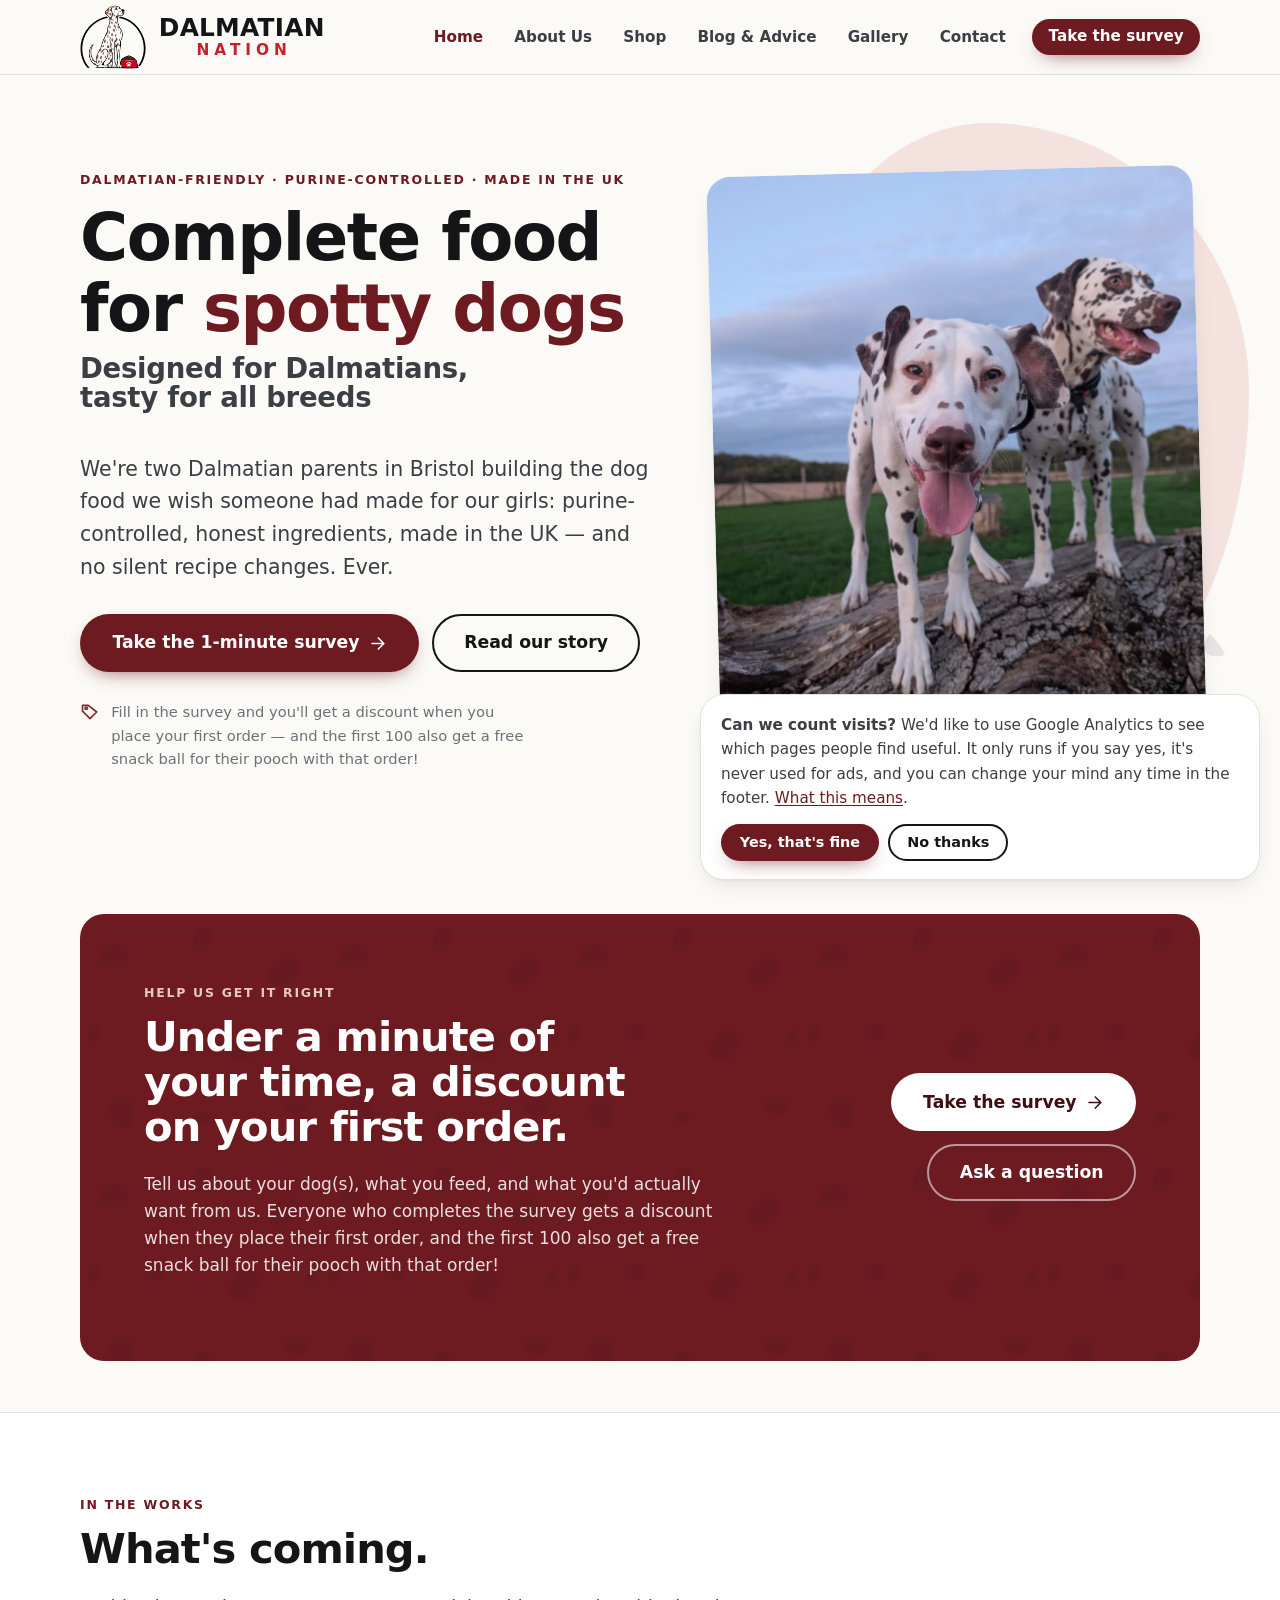
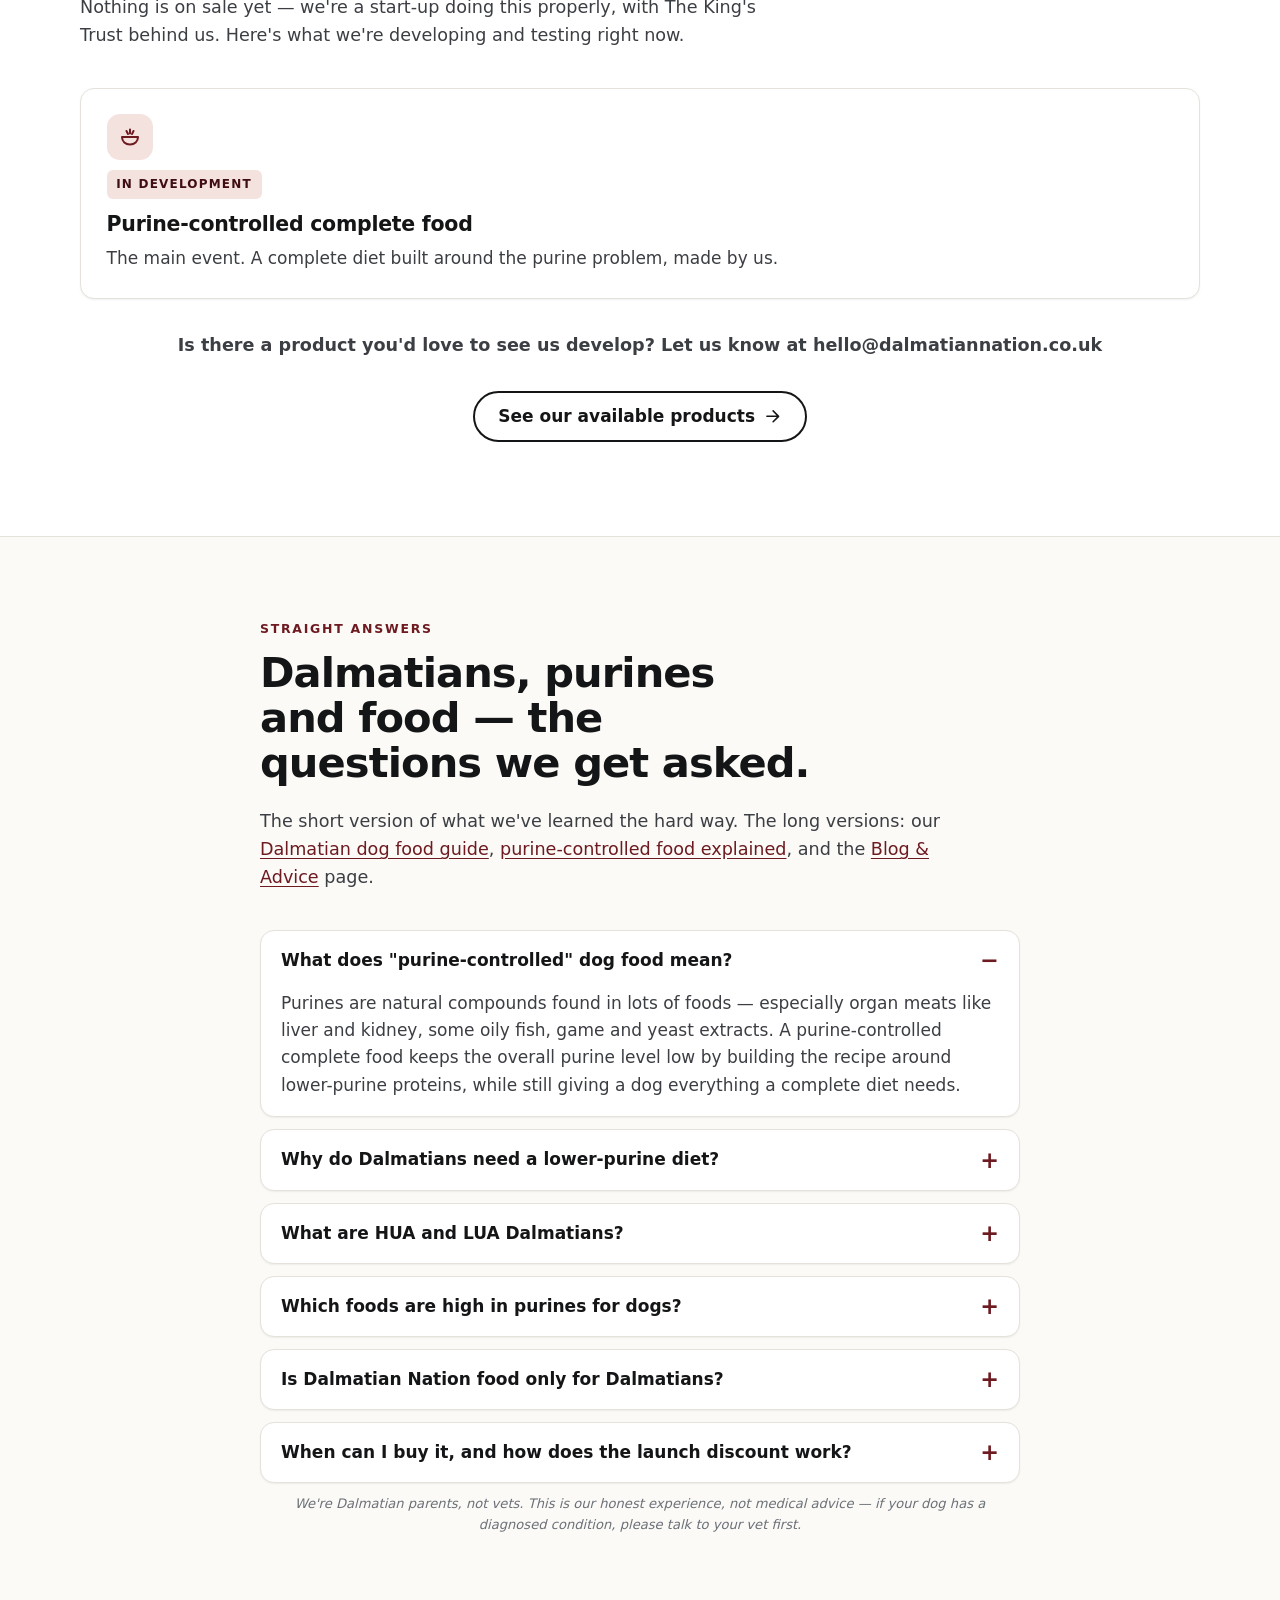
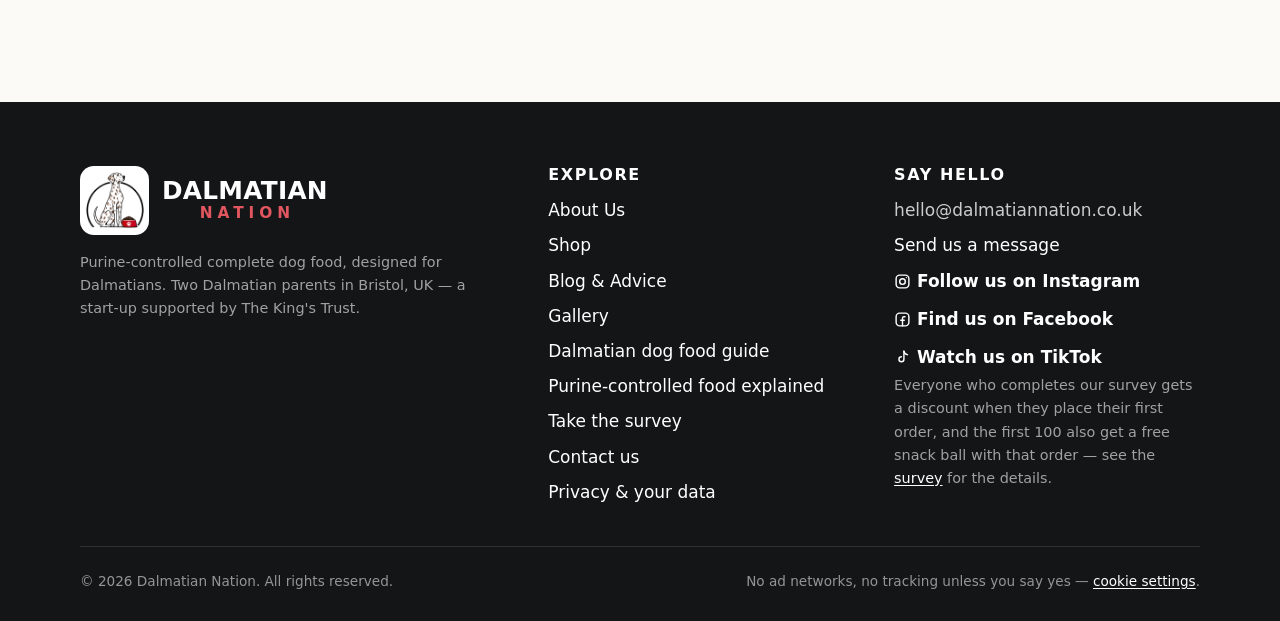
==== index.html @ 63b9b697 "Survey under 1 minute, Facebook + TikTok links, gallery: Isobel + Mel Co-Authored-By: Claude Opus 5." ====
<!doctype html>
<html lang="en-GB">
<head>
<meta charset="utf-8">
<meta name="viewport" content="width=device-width, initial-scale=1">
<meta http-equiv="Content-Security-Policy" content="default-src 'self'; script-src 'self' https://www.googletagmanager.com; style-src 'self'; img-src 'self' data: https://www.googletagmanager.com https://*.google-analytics.com https://*.analytics.google.com; font-src 'self'; connect-src 'self' https://api.web3forms.com https://script.google.com https://script.googleusercontent.com https://www.googletagmanager.com https://*.google-analytics.com https://*.analytics.google.com; form-action https://api.web3forms.com; base-uri 'self'; object-src 'none'; upgrade-insecure-requests">
<meta name="referrer" content="strict-origin-when-cross-origin">
<title>Dalmatian Nation — purine-controlled complete dog food for Dalmatians, UK</title>
<meta name="description" content="Purine-controlled complete dog food designed for Dalmatians and dogs with urinary issues (HUA), made in the UK by two Dalmatian parents. Honest ingredients, no silent recipe changes. Take the survey for a discount on your first order.">
<meta name="robots" content="index, follow, max-image-preview:large, max-snippet:-1, max-video-preview:-1">
<link rel="canonical" href="https://dalmatiannation.co.uk/">
<meta name="theme-color" content="#6d1a20">
<meta name="author" content="Dalmatian Nation">
<meta property="og:site_name" content="Dalmatian Nation">
<meta property="og:locale" content="en_GB">
<meta property="og:type" content="website">
<meta property="og:title" content="Dalmatian Nation — purine-controlled complete dog food for Dalmatians, UK">
<meta property="og:description" content="Purine-controlled complete dog food designed for Dalmatians and dogs with urinary issues (HUA), made in the UK by two Dalmatian parents. Honest ingredients, no silent recipe changes. Take the survey for a discount on your first order.">
<meta property="og:url" content="https://dalmatiannation.co.uk/">
<meta property="og:image" content="https://dalmatiannation.co.uk/assets/img/og.jpg">
<meta property="og:image:width" content="1200">
<meta property="og:image:height" content="630">
<meta property="og:image:alt" content="Dalmatian Nation — Pandora and Arlo, our Dalmatians">
<meta name="twitter:card" content="summary_large_image">
<meta name="twitter:title" content="Dalmatian Nation — purine-controlled complete dog food for Dalmatians, UK">
<meta name="twitter:description" content="Purine-controlled complete dog food designed for Dalmatians and dogs with urinary issues (HUA), made in the UK by two Dalmatian parents. Honest ingredients, no silent recipe changes. Take the survey for a discount on your first order.">
<meta name="twitter:image" content="https://dalmatiannation.co.uk/assets/img/og.jpg">
<meta name="dn-ga" content="G-V9R9HJWNVW">
<link rel="icon" href="/assets/img/favicon.png" type="image/png" sizes="512x512">
<link rel="apple-touch-icon" href="/assets/img/apple-touch-icon.png">
<link rel="preload" as="image" href="/assets/img/photos/hero.jpg?v=95f3ed8e" fetchpriority="high">
<link rel="stylesheet" href="/assets/css/site.css?v=ec15ec20">
<script type="application/ld+json">{"@context":"https://schema.org","@graph":[{"@type":"Organization","@id":"https://dalmatiannation.co.uk/#organization","name":"Dalmatian Nation","url":"https://dalmatiannation.co.uk/","logo":"https://dalmatiannation.co.uk/assets/img/logo.png","image":"https://dalmatiannation.co.uk/assets/img/og.jpg","description":"Purine-controlled complete dog food designed for Dalmatians, made in the UK.","contactPoint":{"@type":"ContactPoint","contactType":"customer service","url":"https://dalmatiannation.co.uk/contact","availableLanguage":"en"},"address":{"@type":"PostalAddress","addressLocality":"Bristol","addressRegion":"England","addressCountry":"GB"},"areaServed":"GB","knowsAbout":["Dalmatian dog food","purine-controlled dog food","low purine diet for dogs","HUA Dalmatians","urate stones in dogs"],"foundingDate":"2026","sameAs":["https://www.instagram.com/dalmatiannationltd/","https://www.facebook.com/people/Dalmatian-Nation/61595199105336/","https://www.tiktok.com/@dalmatiannationltd"]},{"@type":"WebSite","@id":"https://dalmatiannation.co.uk/#website","name":"Dalmatian Nation","url":"https://dalmatiannation.co.uk/","publisher":{"@id":"https://dalmatiannation.co.uk/#organization"},"inLanguage":"en-GB"},{"@type":"WebPage","name":"Dalmatian Nation — purine-controlled complete dog food for Dalmatians, UK","description":"Purine-controlled complete dog food designed for Dalmatians and dogs with urinary issues (HUA), made in the UK by two Dalmatian parents. Honest ingredients, no silent recipe changes. Take the survey for a discount on your first order.","url":"https://dalmatiannation.co.uk/","isPartOf":{"@id":"https://dalmatiannation.co.uk/#website"},"about":{"@id":"https://dalmatiannation.co.uk/#organization"},"primaryImageOfPage":"https://dalmatiannation.co.uk/assets/img/og.jpg","inLanguage":"en-GB"},{"@type":"FAQPage","mainEntity":[{"@type":"Question","name":"What does \"purine-controlled\" dog food mean?","acceptedAnswer":{"@type":"Answer","text":"Purines are natural compounds found in lots of foods — especially organ meats like liver and kidney, some oily fish, game and yeast extracts. A purine-controlled complete food keeps the overall purine level low by building the recipe around lower-purine proteins, while still giving a dog everything a complete diet needs."}},{"@type":"Question","name":"Why do Dalmatians need a lower-purine diet?","acceptedAnswer":{"@type":"Answer","text":"Dalmatians can carry a gene that changes how they process purines. Instead of breaking them down fully, these dogs pass more uric acid, which can form urate crystals and stones in the bladder. Keeping purines in the diet low is one of the main ways owners manage that risk day to day — alongside plenty of water and advice from their vet."}},{"@type":"Question","name":"What are HUA and LUA Dalmatians?","acceptedAnswer":{"@type":"Answer","text":"HUA means high uric acid — the common Dalmatian type, and the one a purine-controlled diet is designed for. LUA means low uric acid, which comes from a specific breeding programme and is much rarer. A simple DNA test tells you which your dog is. Either way, a purine-controlled complete food is a safe, sensible everyday choice."}},{"@type":"Question","name":"Which foods are high in purines for dogs?","acceptedAnswer":{"@type":"Answer","text":"The usual suspects are liver, kidney, heart and other offal, sardines, anchovies, mackerel and other oily fish, game, gravy made from meat extracts, and yeast-based extras. Lower-purine proteins include eggs, many dairy products and, in moderation, white meats. Lots of ordinary dog foods lean heavily on offal and fish, which is exactly why we started."}},{"@type":"Question","name":"Is Dalmatian Nation food only for Dalmatians?","acceptedAnswer":{"@type":"Answer","text":"No. It is designed around Dalmatians and other dogs with urinary issues, but it is a complete food that any dog can eat — \"designed for Dalmatians, tasty for all breeds\"."}},{"@type":"Question","name":"When can I buy it, and how does the launch discount work?","acceptedAnswer":{"@type":"Answer","text":"The food is in development and testing right now. Fill in our short survey and everyone who completes it gets a discount when they place their first order once we launch — and the first 100 also get a free snack ball for their pooch with that order. We email you your LEGACY number, which is how we match the offer to you."}}]}]}</script>
</head>
<body class="">
<a class="skip" href="#main">Skip to content</a>

<header class="site-header">
  <div class="wrap">
    <a class="brand brand-header" href="/" aria-label="Dalmatian Nation — home">
            <span class="brand-dog"><img src="/assets/img/logo-mark.png?v=4327d60c" alt="" width="512" height="512" decoding="async"></span>
      <span class="brand-name" aria-hidden="true">Dalmatian<span>Nation</span></span>
    </a>
    <button class="nav-toggle" type="button" aria-expanded="false" aria-controls="site-nav">
      <span class="nav-toggle-bars" aria-hidden="true"></span>
      <span>Menu</span>
    </button>
    <nav id="site-nav" class="nav" aria-label="Main">
              <a href="/" class="is-active" aria-current="page">Home</a>
              <a href="/about-us">About Us</a>
              <a href="/shop">Shop</a>
              <a href="/blog">Blog &amp; Advice</a>
              <a href="/gallery">Gallery</a>
              <a href="/contact">Contact</a>
            <a href="/survey" class="btn btn-primary btn-sm">Take the survey</a>
    </nav>
  </div>
</header>

<main id="main">

<section class="hero">
  <div class="wrap">
    <div class="hero-copy">
      <span class="eyebrow">Dalmatian-friendly &middot; Purine-controlled &middot; Made in the UK</span>
      <h1>Complete food for <em>spotty dogs</em> <span class="h1-sub">Designed for Dalmatians, tasty for all breeds</span></h1>
      <p class="lede">We're two Dalmatian parents in Bristol building the dog food we wish someone had made for our girls: purine-controlled, honest ingredients, made in the UK — and no silent recipe changes. Ever.</p>
      <div class="actions">
        <a class="btn btn-primary btn-lg" href="/survey">Take the 1-minute survey <svg viewBox="0 0 24 24" fill="none" stroke="currentColor" stroke-width="2" stroke-linecap="round" stroke-linejoin="round" aria-hidden="true" focusable="false"><path d="M5 12h14M13 5l7 7-7 7"/></svg></a>
        <a class="btn btn-ghost btn-lg" href="/about-us">Read our story</a>
      </div>
      <p class="hero-note"><svg viewBox="0 0 24 24" fill="none" stroke="currentColor" stroke-width="2" stroke-linecap="round" stroke-linejoin="round" aria-hidden="true" focusable="false"><path d="m20 12-8 8-9-9V4h7z"/><circle cx="7.5" cy="7.5" r="1.5"/></svg><span>Fill in the survey and you'll get a discount when you place your first order — and the first 100 also get a free snack ball for their pooch with that order!</span></p>
    </div>
    <div class="hero-art">
      <div class="frame"><img src="/assets/img/photos/hero.jpg?v=95f3ed8e" alt="Pandora and Arlo, our two Dalmatians, standing on a fallen tree in a field" width="480" height="600" fetchpriority="high" decoding="async"></div>
      <div class="hero-badge"><span class="dot"><svg viewBox="0 0 24 24" fill="none" stroke="currentColor" stroke-width="2" stroke-linecap="round" stroke-linejoin="round" aria-hidden="true" focusable="false"><path d="m12 3 2.8 5.7 6.2.9-4.5 4.4 1.1 6.2L12 17.3 6.4 20.2l1.1-6.2L3 9.6l6.2-.9z"/></svg></span> Supported by The King's Trust</div>
    </div>
  </div>
</section>

<section class="section-tight">
  <div class="wrap">
    <div class="band">
      <div class="inner">
        <div>
          <span class="eyebrow">Help us get it right</span>
          <h2>Under a minute of your time, a discount on your first order.</h2>
          <p>Tell us about your dog(s), what you feed, and what you'd actually want from us. Everyone who completes the survey gets a discount when they place their first order, and the first 100 also get a free snack ball for their pooch with that order!</p>
        </div>
        <div class="actions">
          <a class="btn btn-light btn-lg" href="/survey">Take the survey <svg viewBox="0 0 24 24" fill="none" stroke="currentColor" stroke-width="2" stroke-linecap="round" stroke-linejoin="round" aria-hidden="true" focusable="false"><path d="M5 12h14M13 5l7 7-7 7"/></svg></a>
          <a class="btn btn-ghost-light btn-lg" href="/contact">Ask a question</a>
        </div>
      </div>
    </div>
  </div>
</section>

<section class="section section-alt" id="products">
  <div class="wrap">
    <div class="section-head">
      <span class="eyebrow">In the works</span>
      <h2>What's coming.</h2>
      <p>Nothing is on sale yet — we're a start-up doing this properly, with The King's Trust behind us. Here's what we're developing and testing right now.</p>
    </div>
    <div class="products">
      <article class="product">
        <div class="icon"><svg viewBox="0 0 24 24" fill="none" stroke="currentColor" stroke-width="2" stroke-linecap="round" stroke-linejoin="round" aria-hidden="true" focusable="false"><path d="M4 12h16c0 4.5-3.5 7.5-8 7.5S4 16.5 4 12z"/><path d="M12 4.5v4M8.5 6l1.5 3M15.5 6 14 9"/></svg></div>
        <span class="status making">In development</span>
        <h3>Purine-controlled complete food</h3>
        <p>The main event. A complete diet built around the purine problem, made by us.</p>
      </article>
    </div>
              <p class="center product-ask">Is there a product you'd love to see us develop? Let us know at <span class="email-protect" data-u="olleh" data-d="ku.oc.noitannaitamlad">hello [at] dalmatiannation [dot] co [dot] uk</span></p>
        <p class="center more-link"><a class="btn btn-ghost" href="/shop">See our available products <svg viewBox="0 0 24 24" fill="none" stroke="currentColor" stroke-width="2" stroke-linecap="round" stroke-linejoin="round" aria-hidden="true" focusable="false"><path d="M5 12h14M13 5l7 7-7 7"/></svg></a></p>
  </div>
</section>

<section class="section" id="faq">
  <div class="wrap-narrow">
    <div class="section-head">
      <span class="eyebrow">Straight answers</span>
      <h2>Dalmatians, purines and food — the questions we get asked.</h2>
      <p>The short version of what we've learned the hard way. The long versions: our <a href="/dalmatian-dog-food">Dalmatian dog food guide</a>, <a href="/purine-controlled-dog-food">purine-controlled food explained</a>, and the <a href="/blog">Blog &amp; Advice</a> page.</p>
    </div>
    <div class="faq">
              <details open>
          <summary>What does &quot;purine-controlled&quot; dog food mean?</summary>
          <p>Purines are natural compounds found in lots of foods — especially organ meats like liver and kidney, some oily fish, game and yeast extracts. A purine-controlled complete food keeps the overall purine level low by building the recipe around lower-purine proteins, while still giving a dog everything a complete diet needs.</p>
        </details>
              <details>
          <summary>Why do Dalmatians need a lower-purine diet?</summary>
          <p>Dalmatians can carry a gene that changes how they process purines. Instead of breaking them down fully, these dogs pass more uric acid, which can form urate crystals and stones in the bladder. Keeping purines in the diet low is one of the main ways owners manage that risk day to day — alongside plenty of water and advice from their vet.</p>
        </details>
              <details>
          <summary>What are HUA and LUA Dalmatians?</summary>
          <p>HUA means high uric acid — the common Dalmatian type, and the one a purine-controlled diet is designed for. LUA means low uric acid, which comes from a specific breeding programme and is much rarer. A simple DNA test tells you which your dog is. Either way, a purine-controlled complete food is a safe, sensible everyday choice.</p>
        </details>
              <details>
          <summary>Which foods are high in purines for dogs?</summary>
          <p>The usual suspects are liver, kidney, heart and other offal, sardines, anchovies, mackerel and other oily fish, game, gravy made from meat extracts, and yeast-based extras. Lower-purine proteins include eggs, many dairy products and, in moderation, white meats. Lots of ordinary dog foods lean heavily on offal and fish, which is exactly why we started.</p>
        </details>
              <details>
          <summary>Is Dalmatian Nation food only for Dalmatians?</summary>
          <p>No. It is designed around Dalmatians and other dogs with urinary issues, but it is a complete food that any dog can eat — &quot;designed for Dalmatians, tasty for all breeds&quot;.</p>
        </details>
              <details>
          <summary>When can I buy it, and how does the launch discount work?</summary>
          <p>The food is in development and testing right now. Fill in our short survey and everyone who completes it gets a discount when they place their first order once we launch — and the first 100 also get a free snack ball for their pooch with that order. We email you your LEGACY number, which is how we match the offer to you.</p>
        </details>
          </div>
    <p class="small-print center">We're Dalmatian parents, not vets. This is our honest experience, not medical advice — if your dog has a diagnosed condition, please talk to your vet first.</p>
  </div>
</section>

</main>

<footer class="site-footer">
  <div class="wrap">
    <div class="footer-grid">
      <div class="footer-brand">
        <a class="brand brand-header brand-footer" href="/" aria-label="Dalmatian Nation — home">
          <span class="brand-dog"><img src="/assets/img/logo-mark.png?v=4327d60c" alt="" width="512" height="512" decoding="async" loading="lazy"></span>
          <span class="brand-name" aria-hidden="true">Dalmatian<span>Nation</span></span>
        </a>
        <p class="footer-note">Purine-controlled complete dog food, designed for Dalmatians. Two Dalmatian parents in Bristol, UK — a start-up supported by The King's Trust.</p>
      </div>

      <div>
        <h4>Explore</h4>
        <ul class="footer-links">
          <li><a href="/about-us">About Us</a></li>
          <li><a href="/shop">Shop</a></li>
          <li><a href="/blog">Blog &amp; Advice</a></li>
          <li><a href="/gallery">Gallery</a></li>
          <li><a href="/dalmatian-dog-food">Dalmatian dog food guide</a></li>
          <li><a href="/purine-controlled-dog-food">Purine-controlled food explained</a></li>
          <li><a href="/survey">Take the survey</a></li>
          <li><a href="/contact">Contact us</a></li>
          <li><a href="/privacy">Privacy &amp; your data</a></li>
        </ul>
      </div>

      <div>
        <h4>Say hello</h4>
        <ul class="footer-links">
                      <li><span class="email-protect" data-u="olleh" data-d="ku.oc.noitannaitamlad">hello [at] dalmatiannation [dot] co [dot] uk</span></li>
                    <li><a href="/contact">Send us a message</a></li>
                      <li><a class="ig-link" href="https://www.instagram.com/dalmatiannationltd/" rel="noopener me" target="_blank"><svg class="inline-icon" viewBox="0 0 24 24" fill="none" stroke="currentColor" stroke-width="2" stroke-linecap="round" stroke-linejoin="round" aria-hidden="true" focusable="false"><rect x="3" y="3" width="18" height="18" rx="5"/><circle cx="12" cy="12" r="4"/><circle cx="17.5" cy="6.5" r="1" fill="currentColor" stroke="none"/></svg>Follow us on Instagram</a></li>
                                <li><a class="ig-link" href="https://www.facebook.com/people/Dalmatian-Nation/61595199105336/" rel="noopener me" target="_blank"><svg class="inline-icon" viewBox="0 0 24 24" fill="none" stroke="currentColor" stroke-width="2" stroke-linecap="round" stroke-linejoin="round" aria-hidden="true" focusable="false"><rect x="3" y="3" width="18" height="18" rx="5"/><path d="M15.5 8H14a2 2 0 0 0-2 2v11M9.5 13h5"/></svg>Find us on Facebook</a></li>
                                <li><a class="ig-link" href="https://www.tiktok.com/@dalmatiannationltd" rel="noopener me" target="_blank"><svg class="inline-icon" viewBox="0 0 24 24" fill="none" stroke="currentColor" stroke-width="2" stroke-linecap="round" stroke-linejoin="round" aria-hidden="true" focusable="false"><path d="M14 3v11.5a3.5 3.5 0 1 1-3.5-3.5"/><path d="M14 3c.4 2.6 2.4 4.6 5 5"/></svg>Watch us on TikTok</a></li>
                  </ul>
        <p class="footer-note">Everyone who completes our survey gets a discount when they place their first order, and the first 100 also get a free snack ball with that order — see the <a href="/survey">survey</a> for the details.</p>
      </div>
    </div>

    <div class="footer-fine">
      <span>&copy; 2026 Dalmatian Nation. All rights reserved.</span>
              <span>No ad networks, no tracking unless you say yes — <a href="#" data-cookie-settings>cookie settings</a>.</span>
          </div>
  </div>
</footer>

<div class="cookie-banner" id="cookie-banner" role="region" aria-label="Cookie choice" hidden>
  <p><strong>Can we count visits?</strong> We'd like to use Google Analytics to see which pages people find useful. It only runs if you say yes, it's never used for ads, and you can change your mind any time in the footer. <a href="/privacy#cookies">What this means</a>.</p>
  <div class="cookie-actions">
    <button type="button" class="btn btn-primary btn-sm" data-consent="yes">Yes, that's fine</button>
    <button type="button" class="btn btn-ghost btn-sm" data-consent="no">No thanks</button>
  </div>
</div>

<script src="/assets/js/site.js?v=43b941c6" defer></script>
</body>
</html>
---- assets/css/site.css ----
/* ==========================================================================
   Dalmatian Nation — site styles
   Palette: Dalmatian ink + paper, oxblood retro-red accent (--accent-*).
   No external fonts (privacy + speed): a tuned system stack.
   ========================================================================== */

:root {
  --ink:       #141517;
  --ink-2:     #3b3e43;
  --muted:     #6c7178;
  --paper:     #fbfaf7;
  --paper-2:   #f3f1eb;
  --line:      #e5e2db;
  --white:     #ffffff;

  --accent-900: #3f0d12;
  --accent-700: #6d1a20;
  --accent-600: #842a2e;
  --accent-500: #a8474a;
  --accent-200: #e8c6c1;
  --accent-100: #f4e2de;
  --accent-50:  #faf1ee;

  --danger:    #b3261e;
  --danger-bg: #fbeceb;
  --warn-bg:   #fff4dc;
  --warn:      #7a5200;

  --radius:    14px;
  --radius-lg: 24px;
  --shadow:    0 1px 2px rgba(20,21,23,.05), 0 10px 28px -12px rgba(20,21,23,.16);
  --shadow-sm: 0 1px 2px rgba(20,21,23,.06);
  --font: system-ui, -apple-system, "Segoe UI", Roboto, "Helvetica Neue", Arial, "Noto Sans", sans-serif;
  --wrap: 1120px;
}

*, *::before, *::after { box-sizing: border-box; }
html { -webkit-text-size-adjust: 100%; scroll-behavior: smooth; }
body {
  margin: 0;
  font-family: var(--font);
  font-size: 1.0625rem;
  line-height: 1.6;
  color: var(--ink);
  background: var(--paper);
  -webkit-font-smoothing: antialiased;
}
img, svg { display: block; max-width: 100%; }
a { color: var(--accent-700); text-underline-offset: .15em; }
a:hover { color: var(--accent-900); }
:focus-visible { outline: 3px solid var(--accent-500); outline-offset: 3px; border-radius: 4px; }

h1, h2, h3, h4 { font-weight: 800; letter-spacing: -.022em; line-height: 1.08; margin: 0 0 .5em; text-wrap: balance; }
h1 { font-size: clamp(2.5rem, 5.6vw, 4.1rem); }
h2 { font-size: clamp(1.85rem, 3.6vw, 2.6rem); }
h3 { font-size: 1.28rem; letter-spacing: -.012em; }
h4 { font-size: 1rem; text-transform: uppercase; letter-spacing: .1em; font-weight: 700; }
p  { margin: 0 0 1em; }
ul, ol { padding-left: 1.3em; }
strong, b { font-weight: 700; }
hr { border: 0; border-top: 1px solid var(--line); margin: 2.5rem 0; }

.lede { font-size: clamp(1.1rem, 1.6vw, 1.32rem); color: var(--ink-2); max-width: 62ch; }
.muted { color: var(--muted); }
.small { font-size: .9rem; }
.wrap { width: min(var(--wrap), 100% - 2.5rem); margin-inline: auto; }
.wrap-narrow { width: min(760px, 100% - 2.5rem); margin-inline: auto; }
.eyebrow { display: inline-block; font-size: .78rem; font-weight: 700; letter-spacing: .14em; text-transform: uppercase; color: var(--accent-700); margin-bottom: .8rem; }
.center { text-align: center; }
.more-link { margin-top: 2rem; }
.section-close { margin: 2rem 0 0; }
/* About Us: one even gap between every section (and before the footer) */
.page-about-us main > section { padding-block: clamp(2.25rem, 4vw, 3.5rem); }
.page-about-us .page-head .lede { margin-bottom: 0; }
.page-about-us .split { align-items: start; }
.page-about-us .site-footer { margin-top: 0; }
/* Gallery */
.gallery { display: grid; gap: 1rem; grid-template-columns: repeat(auto-fill, minmax(220px, 1fr)); }
.gallery-item { display: block; border-radius: var(--radius); overflow: hidden; box-shadow: var(--shadow-sm); background: var(--paper-2); }
.gallery-item img { width: 100%; aspect-ratio: 1; object-fit: cover; transition: transform .25s ease; }
.gallery-item:hover img { transform: scale(1.04); }
.gallery-item { position: relative; }
.gallery-name { position: absolute; left: .6rem; bottom: .6rem; padding: .25rem .7rem; border-radius: 999px; background: var(--accent-700); color: #fff; font-weight: 800; font-size: .95rem; letter-spacing: .01em; box-shadow: 0 2px 8px rgba(0,0,0,.25); }
.small-print { font-size: .82rem; font-style: italic; color: var(--muted); margin-top: .6rem; }
.callout p.small-print:last-child { margin-top: .6rem; }
.community-title { text-transform: uppercase; letter-spacing: .01em; color: var(--accent-700); }
/* Gallery page: our photos and the community gallery side by side (stacked on phones) */
.gallery-page { padding-top: 0; }
.page-head.gallery-head { padding-bottom: .25rem; }
.gallery-split { display: grid; gap: clamp(1.5rem, 3vw, 2.5rem); grid-template-columns: 1fr 1fr; align-items: start; }
.gallery-col { display: grid; gap: 1.25rem; align-content: start; background: #fff; border: 1px solid var(--line); border-radius: var(--radius-lg); padding: clamp(1.25rem, 3vw, 2rem); box-shadow: var(--shadow-sm); }
.gallery-col .lede { margin: 0; }
.gallery-col .callout { margin: 0; }
.gallery-col-title { font-size: clamp(1.5rem, 2.6vw, 2.1rem); margin: 0; }
.gallery-col .gallery { grid-template-columns: repeat(auto-fill, minmax(150px, 1fr)); }
@media (max-width: 860px) { .gallery-split { grid-template-columns: 1fr; } }
/* Blog & Advice */
.blog-card { display: flex; flex-direction: column; }
.blog-card h3 a { color: var(--ink); text-decoration: none; }
.blog-card h3 a:hover { color: var(--accent-700); text-decoration: underline; }
.blog-date { font-size: .8rem; font-weight: 700; letter-spacing: .08em; text-transform: uppercase; color: var(--accent-700); margin: 0 0 .5rem; }
.card .blog-more { margin-top: auto; padding-top: 1rem; font-weight: 700; }
.page-head a.eyebrow { text-decoration: none; }
.product-ask { margin: 2rem 0 0; font-size: 1.1rem; font-weight: 600; color: var(--ink-2); }
.h3 { font-size: 1.28rem; letter-spacing: -.012em; margin: .5rem 0 0; }
.inline-icon { display: inline-block; width: 1em; height: 1em; vertical-align: -.15em; margin-right: .25em; }
.split .callout { margin-top: 1.75rem; }
.split .checklist { margin-bottom: 0; }
.dogs .tags, .product .status { user-select: none; }

.skip { position: absolute; left: -999px; top: 0; background: var(--ink); color: #fff; padding: .6rem 1rem; z-index: 200; text-decoration: none; }
.skip:focus { left: 1rem; top: 1rem; }
.hp { position: absolute !important; left: -10000px !important; top: auto !important; width: 1px !important; height: 1px !important; overflow: hidden !important; }
.visually-hidden { position: absolute; width: 1px; height: 1px; overflow: hidden; clip: rect(0 0 0 0); white-space: nowrap; }

/* --------------------------------------------------------------------------
   Brand mark
   -------------------------------------------------------------------------- */
.brand { display: inline-flex; align-items: center; gap: .7rem; text-decoration: none; color: var(--ink); }
.brand-mark { display: inline-block; width: 44px; height: 44px; flex: none; }
.brand-mark img { width: 100%; height: 100%; object-fit: contain; display: block; }
.brand-logo { display: inline-flex; flex: none; }
.brand-logo img { height: 78px; width: auto; display: block; }
.brand-logo.on-dark { background: #fff; border-radius: 14px; padding: .55rem .9rem; }
.brand-logo.on-dark img { height: 88px; }
@media (max-width: 720px) { .brand-logo img { height: 52px; } }
/* Header: dog + bowl logo (no wording) with "Dalmatian Nation" written beside it, styled like the logo */
.brand-header { gap: .8rem; }
.brand-dog { display: inline-flex; flex: none; }
.brand-dog img { height: 66px; width: auto; display: block; }
.brand-name { display: flex; flex-direction: column; align-items: center; line-height: .95; font-weight: 900; text-transform: uppercase; font-size: 1.55rem; letter-spacing: .01em; color: var(--ink); white-space: nowrap; }
.brand-name span { margin-top: .2rem; font-size: .62em; font-weight: 800; letter-spacing: .32em; padding-left: .32em; color: #c8202b; }
@media (max-width: 720px) { .brand-dog img { height: 48px; } .brand-name { font-size: 1.2rem; } }
/* Footer version: the dog sits on a small white card (the artwork has black lines), name in white + a lighter red */
.brand-footer .brand-dog { background: #fff; border-radius: 14px; padding: .35rem; }
.brand-footer .brand-dog img { height: 58px; }
.brand-footer .brand-name { color: #fff; }
.brand-footer .brand-name span { color: #e2565f; }
.brand-word { font-weight: 800; letter-spacing: -.03em; font-size: 1.25rem; line-height: 1; white-space: nowrap; }
.brand-word b { color: var(--accent-700); font-weight: 800; }
.mark-badge { fill: var(--accent-700); }
.mark-ink   { fill: var(--ink); }
.mark-paper { fill: var(--paper); }
.mark-line  { fill: none; stroke: var(--ink); stroke-width: 2.4; stroke-linecap: round; }
.on-dark .mark-badge { fill: var(--accent-500); }
.on-dark ~ .brand-word { color: #fff; }
.on-dark ~ .brand-word b { color: var(--accent-200); }

/* --------------------------------------------------------------------------
   Header / nav
   -------------------------------------------------------------------------- */
.site-header {
  position: sticky; top: 0; z-index: 50;
  background: rgba(251, 250, 247, .88);
  backdrop-filter: saturate(1.5) blur(12px);
  -webkit-backdrop-filter: saturate(1.5) blur(12px);
  border-bottom: 1px solid var(--line);
}
.site-header .wrap { display: flex; align-items: center; justify-content: space-between; gap: 1rem; min-height: 74px; }
.nav { display: flex; align-items: center; gap: .15rem; }
.nav a { padding: .55rem .9rem; border-radius: 999px; text-decoration: none; color: var(--ink-2); font-weight: 600; font-size: .95rem; }
.nav a:hover { background: var(--paper-2); color: var(--ink); }
.nav a.is-active { color: var(--accent-700); }
.nav a.btn-primary { margin-left: .6rem; color: #fff; font-weight: 700; }
.nav a.btn-primary:hover { background: var(--accent-900); color: #fff; }
.nav-toggle {
  display: none; align-items: center; gap: .5rem;
  background: none; border: 2px solid var(--ink); border-radius: 999px;
  padding: .45rem .9rem; font: inherit; font-weight: 700; cursor: pointer; color: var(--ink);
}
.nav-toggle-bars { width: 18px; height: 2px; background: currentColor; position: relative; display: block; }
.nav-toggle-bars::before, .nav-toggle-bars::after { content: ""; position: absolute; left: 0; width: 18px; height: 2px; background: currentColor; }
.nav-toggle-bars::before { top: -6px; }
.nav-toggle-bars::after  { top:  6px; }

@media (max-width: 840px) {
  .nav-toggle { display: inline-flex; }
  .nav {
    display: none; position: absolute; left: 0; right: 0; top: 100%;
    flex-direction: column; align-items: stretch; gap: .1rem;
    background: var(--paper); border-bottom: 1px solid var(--line);
    padding: .75rem 1.25rem 1.1rem; box-shadow: var(--shadow);
  }
  .nav.is-open { display: flex; }
  .nav a { padding: .85rem .6rem; border-radius: 10px; font-size: 1.05rem; }
  .nav a.btn-primary { margin: .6rem 0 0; justify-content: center; }
}

/* --------------------------------------------------------------------------
   Buttons
   -------------------------------------------------------------------------- */
.btn {
  display: inline-flex; align-items: center; justify-content: center; gap: .5rem;
  padding: .9rem 1.45rem; border-radius: 999px; border: 2px solid transparent;
  font: inherit; font-weight: 700; line-height: 1; text-decoration: none; cursor: pointer;
  transition: transform .15s ease, background .15s ease, box-shadow .15s ease, color .15s ease;
  white-space: nowrap;
}
.btn:active { transform: translateY(1px); }
.btn-primary { background: var(--accent-700); color: #fff; box-shadow: 0 8px 20px -10px rgba(109, 26, 32, .8); }
.btn-primary:hover { background: var(--accent-900); color: #fff; }
.btn-ghost { background: transparent; border-color: var(--ink); color: var(--ink); }
.btn-ghost:hover { background: var(--ink); color: #fff; }
.btn-light { background: #fff; color: var(--accent-900); }
.btn-light:hover { background: var(--accent-50); color: var(--accent-900); }
.btn-ghost-light { background: transparent; border-color: rgba(255,255,255,.55); color: #fff; }
.btn-ghost-light:hover { background: rgba(255,255,255,.12); color: #fff; }
.btn-danger { background: var(--danger); color: #fff; }
.btn-danger:hover { background: #8e1d17; color: #fff; }
.btn-sm { padding: .6rem 1.05rem; font-size: .9rem; }
.btn-lg { padding: 1.1rem 1.9rem; font-size: 1.08rem; }
.btn[disabled], .btn.is-busy { opacity: .65; cursor: progress; }
.btn svg { width: 1.1em; height: 1.1em; }

/* --------------------------------------------------------------------------
   Hero
   -------------------------------------------------------------------------- */
.hero { position: relative; overflow: hidden; padding: clamp(3rem, 7vw, 6.5rem) 0 clamp(3rem, 6vw, 5rem); }
.hero .wrap { display: grid; gap: clamp(2rem, 5vw, 4rem); grid-template-columns: 1.08fr .92fr; align-items: center; }
.hero h1 { margin-bottom: .6em; }
.hero h1 em { font-style: normal; color: var(--accent-700); }
.hero h1 .h1-sub { display: block; margin-top: .35em; font-size: .42em; font-weight: 700; letter-spacing: -.01em; color: var(--ink-2); }
.hero .actions { display: flex; flex-wrap: wrap; gap: .8rem; margin-top: 1.9rem; }
.hero-note { display: flex; gap: .7rem; align-items: flex-start; margin-top: 1.75rem; font-size: .92rem; color: var(--muted); max-width: 48ch; }
.hero-note svg { width: 20px; height: 20px; flex: none; color: var(--accent-600); margin-top: .1rem; }
.hero-art { position: relative; }
.hero-art .frame {
  border-radius: var(--radius-lg); overflow: hidden; box-shadow: var(--shadow);
  aspect-ratio: 4 / 5; background: var(--paper-2);
  transform: rotate(-1.5deg);
}
.hero-art .frame img { width: 100%; height: 100%; object-fit: cover; }
.hero-art::before {
  content: ""; position: absolute; inset: -8% -10% 8% 10%; z-index: -1;
  background: var(--accent-100);
  border-radius: 46% 54% 42% 58% / 56% 44% 56% 44%;
}
.hero-art::after {
  content: ""; position: absolute; right: -40px; bottom: -40px; width: 220px; height: 220px; z-index: -1;
  background: url("../img/spots.svg") center / 260px; opacity: .09; border-radius: 50%;
}
.hero-badge {
  position: absolute; left: -14px; bottom: 26px;
  background: #fff; border: 1px solid var(--line); border-radius: 999px; box-shadow: var(--shadow);
  padding: .55rem .95rem .55rem .6rem; display: flex; align-items: center; gap: .55rem;
  font-size: .85rem; font-weight: 700;
}
.hero-badge .dot { width: 26px; height: 26px; border-radius: 50%; background: var(--accent-700); color: #fff; display: grid; place-items: center; }
.hero-badge .dot svg { width: 14px; height: 14px; }
@media (max-width: 880px) {
  .hero .wrap { grid-template-columns: 1fr; }
  .hero-art { max-width: 440px; margin-inline: auto; width: 100%; }
}

/* --------------------------------------------------------------------------
   Sections & cards
   -------------------------------------------------------------------------- */
.section { padding: clamp(3rem, 6vw, 5.5rem) 0; }
.section-tight { padding: clamp(2rem, 4vw, 3.5rem) 0; }
.section-alt { background: var(--white); border-top: 1px solid var(--line); border-bottom: 1px solid var(--line); }
.section-head { max-width: 64ch; margin-bottom: clamp(1.75rem, 3vw, 2.5rem); }
.section-head p { color: var(--ink-2); font-size: 1.1rem; }

.cards { display: grid; gap: 1.25rem; grid-template-columns: repeat(auto-fit, minmax(255px, 1fr)); }
.card { background: #fff; border: 1px solid var(--line); border-radius: var(--radius); padding: 1.7rem; box-shadow: var(--shadow-sm); }
.card .icon { width: 46px; height: 46px; border-radius: 13px; background: var(--accent-100); color: var(--accent-700); display: grid; place-items: center; margin-bottom: 1.05rem; }
.card .icon svg { width: 24px; height: 24px; }
.card h3 { margin-bottom: .45rem; }
.card p { margin: 0; color: var(--ink-2); }
.card p + p { margin-top: .6em; }
.card-num { font-size: 2.4rem; font-weight: 800; letter-spacing: -.04em; line-height: 1; color: var(--accent-700); margin-bottom: .5rem; }

.split { display: grid; gap: clamp(2rem, 5vw, 4rem); grid-template-columns: 1fr 1fr; align-items: center; }
.split.reverse > :first-child { order: 2; }
@media (max-width: 800px) { .split, .split.reverse > :first-child { grid-template-columns: 1fr; order: initial; } }

.photo { border-radius: var(--radius-lg); overflow: hidden; box-shadow: var(--shadow); background: var(--paper-2); }
.photo img { width: 100%; height: 100%; object-fit: cover; aspect-ratio: 4 / 3; }
.photo-square img { aspect-ratio: 1; }
.photo-caption { margin-top: .75rem; font-size: .92rem; color: var(--muted); }

.checklist { list-style: none; padding: 0; margin: 0; display: grid; gap: .65rem; }
.checklist li { display: flex; gap: .7rem; align-items: flex-start; }
.checklist svg { width: 22px; height: 22px; flex: none; color: var(--accent-600); margin-top: .15rem; }

/* Accent band (survey CTA) */
.band { position: relative; background: var(--accent-700); color: #fff; overflow: hidden; border-radius: var(--radius-lg); }
.band::before { content: ""; position: absolute; inset: 0; background: url("../img/spots.svg") 0 0 / 240px; opacity: .07; pointer-events: none; }
.band .inner { position: relative; padding: clamp(2.25rem, 5vw, 4rem); display: grid; gap: 2rem; grid-template-columns: 1.25fr .75fr; align-items: center; }
.band h2 { color: #fff; }
.band p { color: rgba(255, 255, 255, .86); }
.band .eyebrow { color: var(--accent-200); }
.band .actions { display: flex; flex-wrap: wrap; gap: .8rem; justify-content: flex-end; }
@media (max-width: 800px) { .band .inner { grid-template-columns: 1fr; } .band .actions { justify-content: flex-start; } }

/* Dogs */
.dogs { display: grid; gap: 1.5rem; grid-template-columns: repeat(auto-fit, minmax(280px, 1fr)); }
.dog { background: #fff; border: 1px solid var(--line); border-radius: var(--radius-lg); overflow: hidden; box-shadow: var(--shadow-sm); }
.dog img { width: 100%; aspect-ratio: 1; object-fit: cover; }
.dog .body { padding: 1.35rem 1.5rem 1.5rem; }
.dog h3 { margin-bottom: .3rem; }
.dog p { margin: 0; color: var(--ink-2); }
.tags { display: flex; flex-wrap: wrap; gap: .4rem; margin-top: .9rem; }
.tag { font-size: .78rem; font-weight: 700; padding: .3rem .65rem; border-radius: 999px; background: var(--accent-100); color: var(--accent-900); }

/* Products */
.products { display: grid; gap: 1.25rem; grid-template-columns: repeat(auto-fit, minmax(255px, 1fr)); }
.product { background: #fff; border: 1px solid var(--line); border-radius: var(--radius); padding: 1.6rem; display: flex; flex-direction: column; gap: .6rem; box-shadow: var(--shadow-sm); }
.product .status { align-self: flex-start; font-size: .75rem; font-weight: 800; letter-spacing: .1em; text-transform: uppercase; padding: .3rem .6rem; border-radius: 6px; background: var(--paper-2); color: var(--ink-2); }
.product .status.testing { background: var(--warn-bg); color: var(--warn); }
.product .status.making  { background: var(--accent-100); color: var(--accent-900); }
.product h3 { margin: .3rem 0 0; }
.product p { margin: 0; color: var(--ink-2); flex: 1; }
.product .icon { width: 46px; height: 46px; border-radius: 13px; background: var(--accent-100); color: var(--accent-700); display: grid; place-items: center; }
.product .icon svg { width: 24px; height: 24px; }

/* Callout / notices */
.callout { background: var(--accent-50); border: 1px solid var(--accent-200); border-left: 5px solid var(--accent-700); border-radius: 10px; padding: 1.1rem 1.35rem; }
.callout p:last-child { margin: 0; }
.callout-warn { background: var(--warn-bg); border-color: #f2dfae; border-left-color: #d4a017; }

.alert { padding: 1rem 1.2rem; border-radius: 10px; margin: 0 0 1.5rem; font-weight: 600; border: 1px solid transparent; }
.alert-ok   { background: var(--accent-100); color: var(--accent-900); border-color: var(--accent-200); }
.alert-err  { background: var(--danger-bg); color: var(--danger); border-color: #f2c7c4; }
.alert-info { background: var(--paper-2); color: var(--ink-2); border-color: var(--line); }

/* --------------------------------------------------------------------------
   Forms
   -------------------------------------------------------------------------- */
.form { display: grid; gap: 1.25rem; }
.form-grid { display: grid; gap: 1.25rem; grid-template-columns: 1fr 1fr; }
@media (max-width: 640px) { .form-grid { grid-template-columns: 1fr; } }
.field { display: grid; gap: .4rem; }
.field > label, .field > .label { font-weight: 700; font-size: .98rem; }
.field .req { color: var(--danger); font-weight: 700; margin-left: .15rem; }
.field .help { font-size: .9rem; color: var(--muted); margin: 0; }
.field .error { font-size: .9rem; color: var(--danger); font-weight: 600; margin: 0; }
.field.has-error input, .field.has-error textarea, .field.has-error select { border-color: var(--danger); }
input[type="text"], input[type="email"], input[type="tel"], input[type="password"], input[type="number"], select, textarea {
  width: 100%; font: inherit; color: var(--ink);
  padding: .85rem 1rem; border: 1.5px solid #cfcbc2; border-radius: 12px; background: #fff;
  transition: border-color .15s ease, box-shadow .15s ease;
}
input:focus, select:focus, textarea:focus { outline: none; border-color: var(--accent-600); box-shadow: 0 0 0 4px rgba(132, 42, 46, .18); }
textarea { min-height: 150px; resize: vertical; line-height: 1.55; }
.counter { font-size: .82rem; color: var(--muted); text-align: right; margin: 0; }

.choice-list { display: grid; gap: .5rem; margin: 0; padding: 0; list-style: none; }
.choice { display: flex; gap: .75rem; align-items: flex-start; padding: .8rem 1rem; border: 1.5px solid var(--line); border-radius: 12px; background: #fff; cursor: pointer; transition: border-color .15s ease, background .15s ease; }
.choice:hover { border-color: var(--accent-200); background: var(--accent-50); }
.choice input { margin: .25rem 0 0; width: 18px; height: 18px; accent-color: var(--accent-700); flex: none; }
.choice span { line-height: 1.45; }
.choice:has(input:checked) { border-color: var(--accent-600); background: var(--accent-50); }
/* Small italic note after an option label (option written "Label || note") */
.opt-note { font-size: .85em; font-style: italic; color: var(--muted); }
/* Follow-up box under an option (e.g. "What breed is your dog?") — appears when the option is ticked */
.follow-up { display: none; gap: .35rem; margin: .5rem 0 .25rem 2.6rem; }
.follow-up label { font-weight: 700; font-size: .95rem; }
.choice-list li:has(> .choice input:checked) > .follow-up { display: grid; }

.rating { display: flex; gap: .5rem; flex-wrap: wrap; }
.rating label { position: relative; }
.rating input { position: absolute; opacity: 0; inset: 0; }
.rating span {
  display: grid; place-items: center; width: 52px; height: 52px; border-radius: 12px;
  border: 1.5px solid var(--line); background: #fff; font-weight: 800; cursor: pointer;
  transition: background .15s ease, border-color .15s ease, color .15s ease;
}
.rating label:hover span { border-color: var(--accent-200); background: var(--accent-50); }
.rating input:checked + span { background: var(--accent-700); border-color: var(--accent-700); color: #fff; }
.rating input:focus-visible + span { outline: 3px solid var(--accent-500); outline-offset: 2px; }
.rating-ends { display: flex; justify-content: space-between; font-size: .82rem; color: var(--muted); max-width: 300px; margin-top: .4rem; }

.consent { background: var(--paper-2); border: 1px solid var(--line); border-radius: var(--radius); padding: 1.3rem 1.4rem; display: grid; gap: .85rem; }
.consent h3 { margin: 0; font-size: 1.05rem; }
.consent .choice { background: #fff; }
.consent .fine { font-size: .86rem; color: var(--muted); margin: 0; }

.form-actions { display: flex; align-items: center; gap: 1rem; flex-wrap: wrap; }
.form-actions .small { color: var(--muted); }

.form-card { background: #fff; border: 1px solid var(--line); border-radius: var(--radius-lg); padding: clamp(1.5rem, 4vw, 2.75rem); box-shadow: var(--shadow); }
.question { padding: 1.35rem 0; border-top: 1px solid var(--line); }
.question:first-of-type { border-top: 0; padding-top: 0; }
.question .qnum { color: var(--accent-700); font-weight: 800; margin-right: .35rem; }

/* --------------------------------------------------------------------------
   Prose pages (story, privacy)
   -------------------------------------------------------------------------- */
.prose { max-width: 70ch; }
.prose h2 { margin-top: 2.2em; font-size: clamp(1.5rem, 2.6vw, 1.9rem); }
.prose h3 { margin-top: 1.8em; }
.prose p, .prose li { color: var(--ink-2); }
.prose li { margin-bottom: .35em; }
.prose table { width: 100%; border-collapse: collapse; font-size: .95rem; margin: 1rem 0 1.5rem; }
.prose th, .prose td { text-align: left; padding: .6rem .7rem; border-bottom: 1px solid var(--line); vertical-align: top; }
.prose th { font-weight: 700; color: var(--ink); }
.page-head { padding: clamp(2.5rem, 6vw, 4.5rem) 0 clamp(1.5rem, 3vw, 2.5rem); }
.page-head h1 { font-size: clamp(2.2rem, 4.6vw, 3.4rem); }
.page-head .lede { margin-top: .25em; }
/* Survey offer line: bold oxblood with a paw print each side */
.lede-offer { display: flex; align-items: center; gap: .75rem; margin-top: 1.25em; font-weight: 700; color: var(--accent-700); }
.lede-offer .paw { width: 1.5em; height: 1.5em; flex: none; transform: rotate(-18deg); }
.lede-offer .paw-right { transform: rotate(18deg); }

.pull { border-left: 5px solid var(--accent-700); padding: .5rem 0 .5rem 1.4rem; margin: 2rem 0; font-size: 1.25rem; font-weight: 600; letter-spacing: -.01em; color: var(--ink); }
.pull cite { display: block; font-size: .9rem; font-weight: 500; font-style: normal; color: var(--muted); margin-top: .5rem; }

/* --------------------------------------------------------------------------
   Thanks / 404
   -------------------------------------------------------------------------- */
.hero-simple { padding: clamp(4rem, 10vw, 8rem) 0; text-align: center; }
.hero-simple .brand-mark { display: block; width: 92px; height: 92px; margin: 0 auto 1.5rem; }
.hero-simple p { max-width: 52ch; margin-inline: auto; }
.hero-simple .actions { display: flex; gap: .8rem; justify-content: center; flex-wrap: wrap; margin-top: 1.75rem; }

/* Survey LEGACY number */
.legacy { display: grid; justify-items: center; gap: .35rem; max-width: 460px; margin: 0 auto 1.75rem; padding: 1.5rem 1.75rem; background: var(--accent-50); border: 1px solid var(--accent-200); border-radius: var(--radius-lg); }
.legacy-label { font-size: .8rem; font-weight: 800; letter-spacing: .14em; text-transform: uppercase; color: var(--accent-700); }
.legacy-num { font-size: clamp(3rem, 8vw, 4.5rem); font-weight: 800; letter-spacing: -.04em; line-height: 1; color: var(--accent-900); }
.legacy p { margin: .5rem 0 0; color: var(--ink-2); }
.legacy-callout { margin-top: .5rem; }

/* --------------------------------------------------------------------------
   Footer
   -------------------------------------------------------------------------- */
.site-footer { background: var(--ink); color: rgba(255,255,255,.78); margin-top: clamp(3rem, 6vw, 5rem); padding: clamp(2.5rem, 5vw, 4rem) 0 1.75rem; }
.site-footer a { color: #fff; }
.site-footer a:hover { color: var(--accent-200); }
.site-footer h4 { color: #fff; margin-bottom: .9rem; }
.footer-grid { display: grid; gap: 2.5rem; grid-template-columns: 1.4fr 1fr 1fr; }
@media (max-width: 760px) { .footer-grid { grid-template-columns: 1fr; gap: 2rem; } }
.footer-brand .brand { margin-bottom: 1rem; }
.footer-tag { max-width: 40ch; }
.ig-link { display: inline-flex; align-items: center; gap: .1rem; font-weight: 700; }
.contact-ig { margin-top: .75rem; }
.contact-ig + .contact-ig { margin-top: .35rem; }.footer-note { font-size: .9rem; color: rgba(255,255,255,.6); }
.footer-links { list-style: none; padding: 0; margin: 0; display: grid; gap: .5rem; }
.footer-links a { text-decoration: none; }
.footer-links a:hover { text-decoration: underline; }
.footer-fine { display: flex; justify-content: space-between; gap: 1rem; flex-wrap: wrap; margin-top: 2.5rem; padding-top: 1.5rem; border-top: 1px solid rgba(255,255,255,.12); font-size: .85rem; color: rgba(255,255,255,.55); }

@media (prefers-reduced-motion: reduce) {
  html { scroll-behavior: auto; }
  .btn, .choice, .rating span { transition: none; }
}

/* FAQ (home page) */
.faq { display: grid; gap: .75rem; }
.faq details { background: var(--white); border: 1px solid var(--line); border-radius: var(--radius); padding: 0 1.25rem; box-shadow: var(--shadow-sm); }
.faq summary { cursor: pointer; font-weight: 700; padding: 1rem 0; list-style: none; display: flex; justify-content: space-between; gap: 1rem; align-items: center; }
.faq summary::-webkit-details-marker { display: none; }
.faq summary::after { content: "+"; font-size: 1.4rem; line-height: 1; color: var(--accent-700); flex: none; }
.faq details[open] summary::after { content: "\2212"; }
.faq details p { margin: 0 0 1.1rem; color: var(--ink-2); }
.faq details p + p { margin-top: -.4rem; }

/* Cookie message (only rendered when analytics is configured) */
.cookie-banner { position: fixed; left: 1rem; right: 1rem; bottom: 1rem; z-index: 60; max-width: 560px; margin: 0 auto; background: var(--white); border: 1px solid var(--line); border-radius: var(--radius-lg); box-shadow: var(--shadow); padding: 1.1rem 1.25rem; }
.cookie-banner p { margin: 0 0 .85rem; font-size: .95rem; color: var(--ink-2); }
.cookie-actions { display: flex; gap: .6rem; flex-wrap: wrap; }
@media (min-width: 720px) { .cookie-banner { left: auto; right: 1.25rem; bottom: 1.25rem; } }
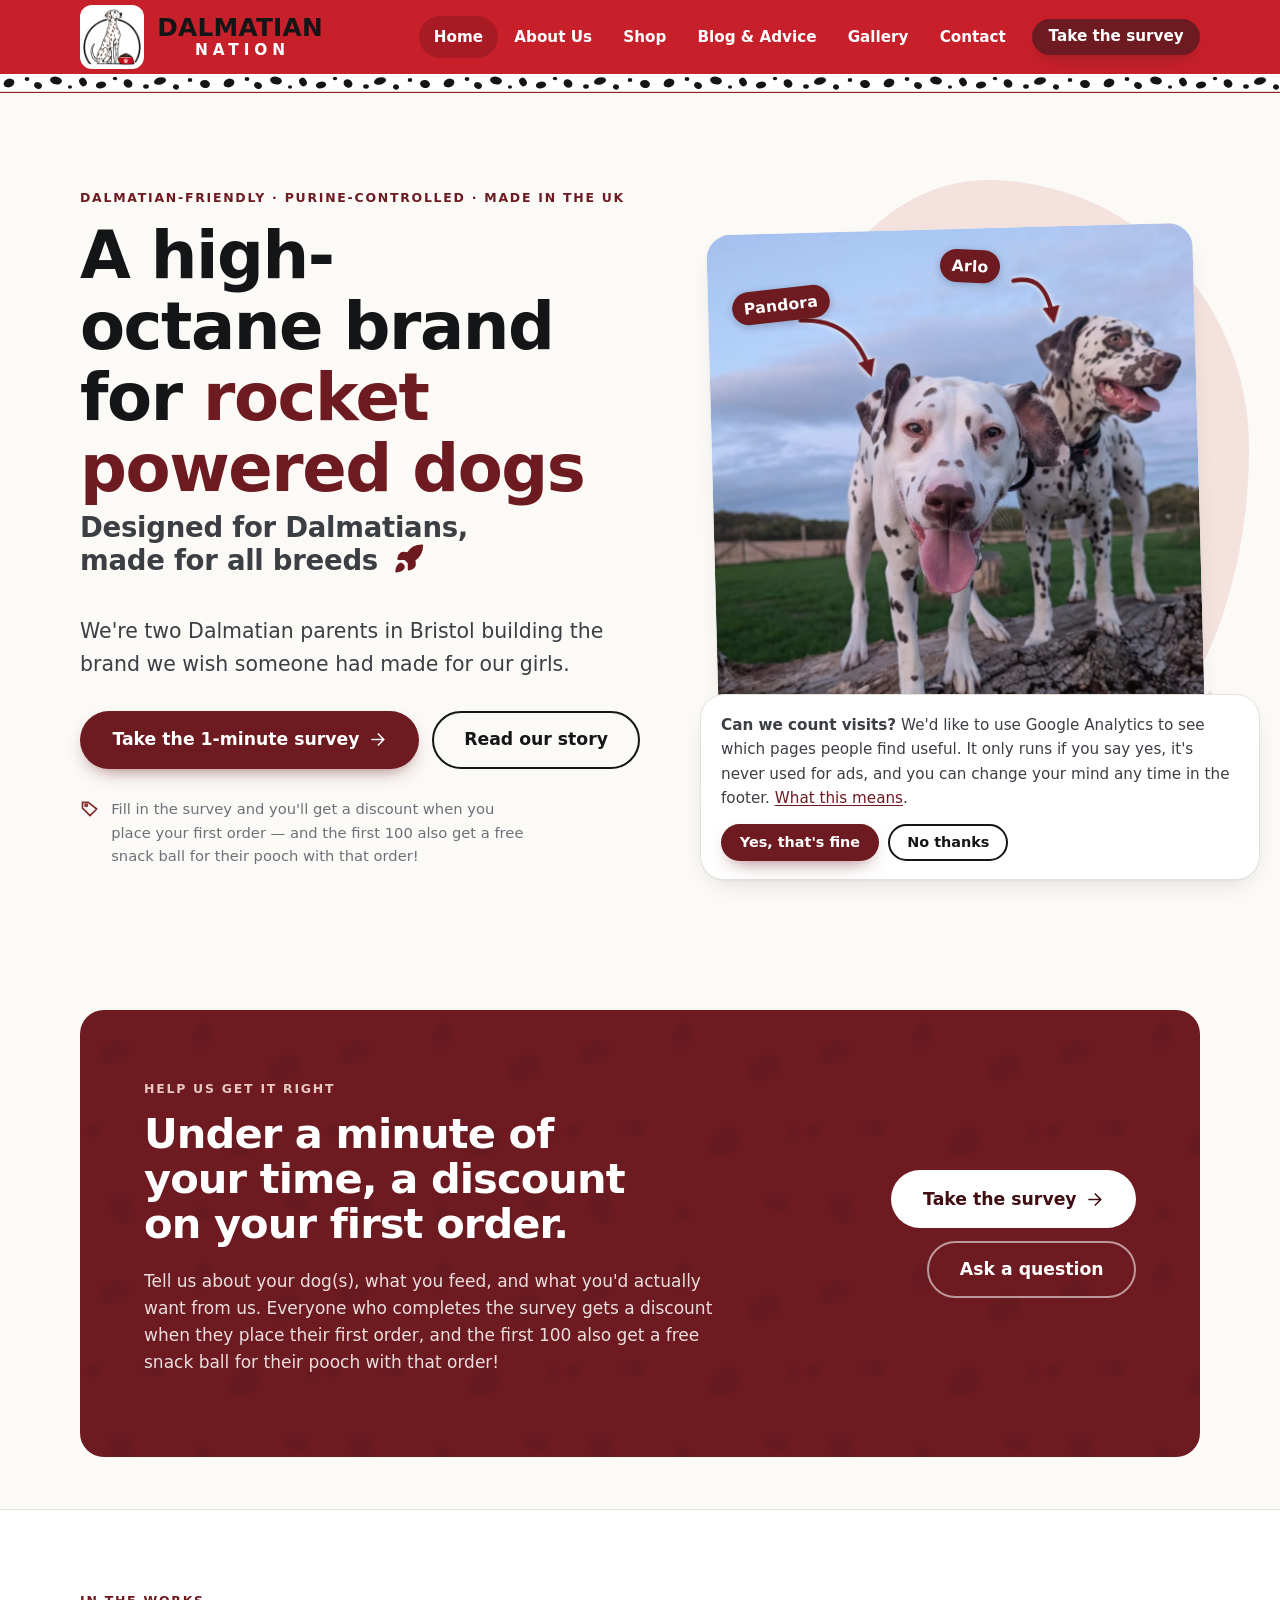
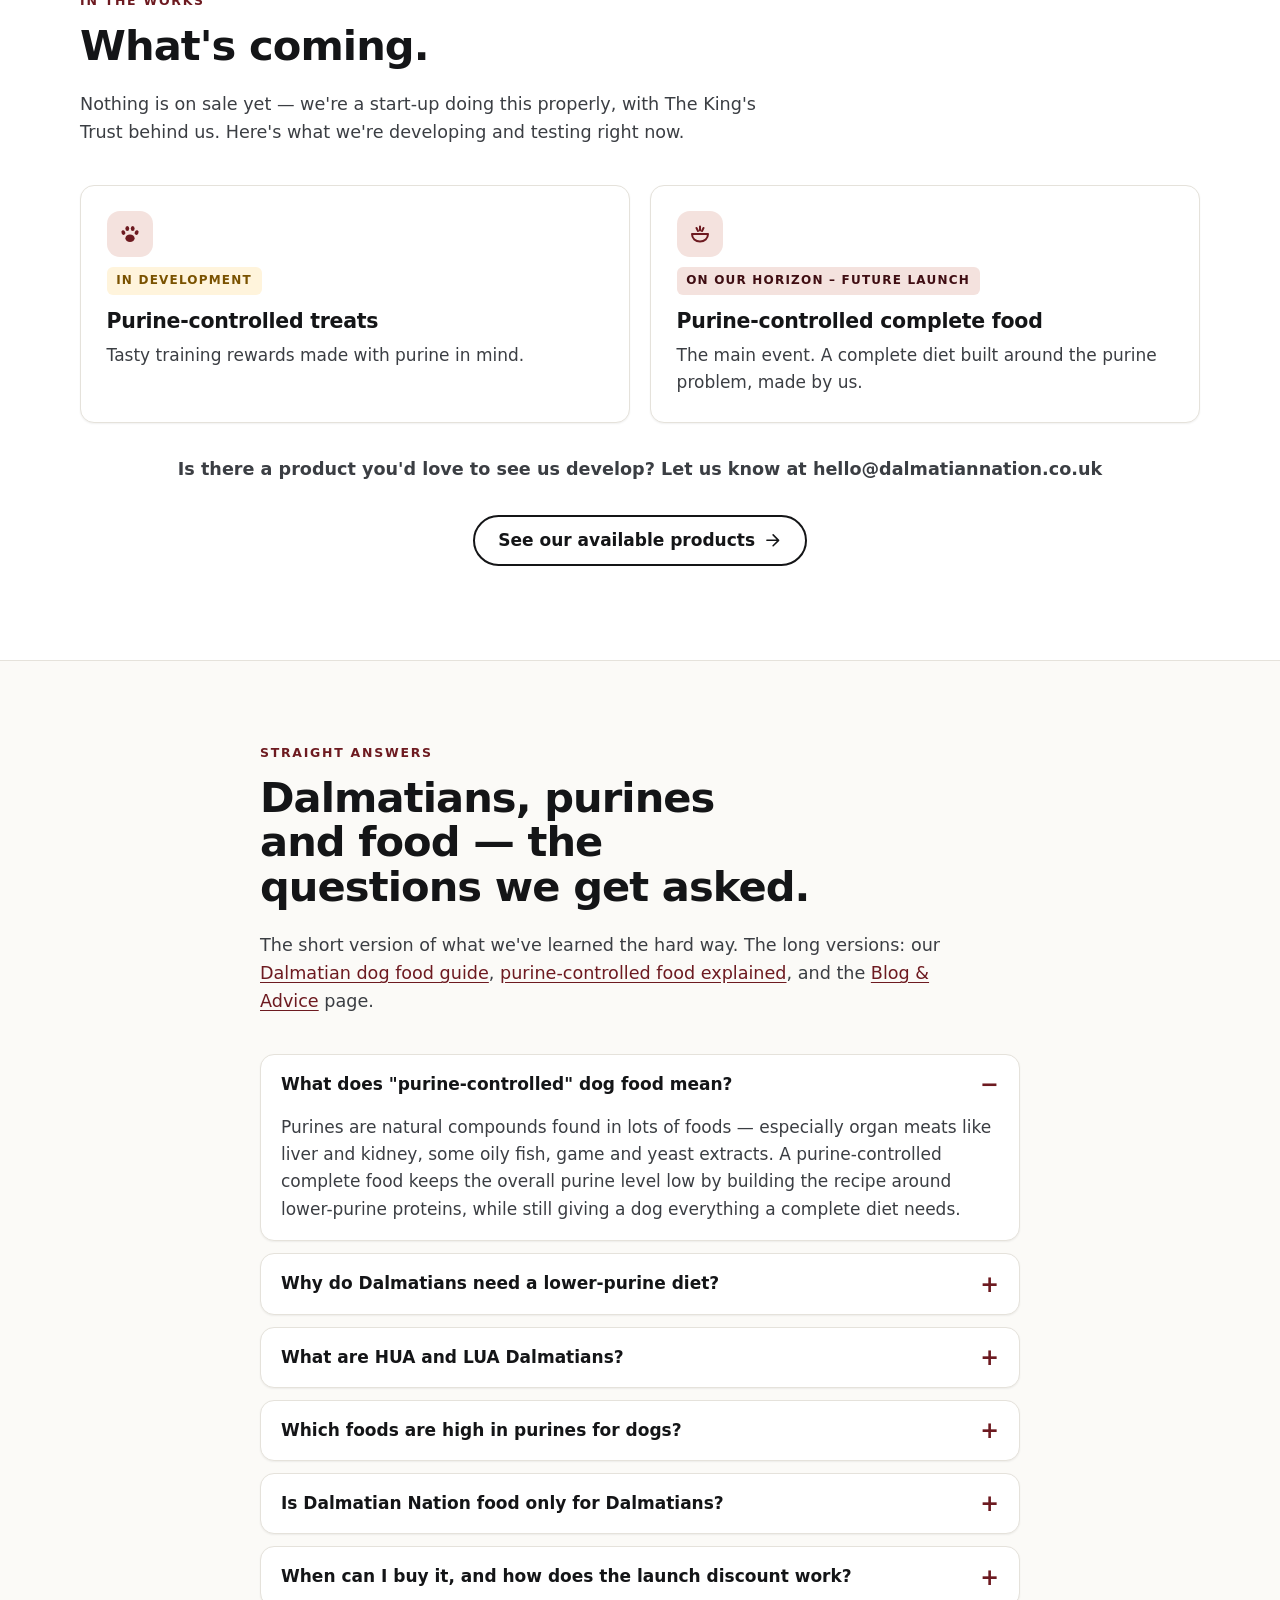
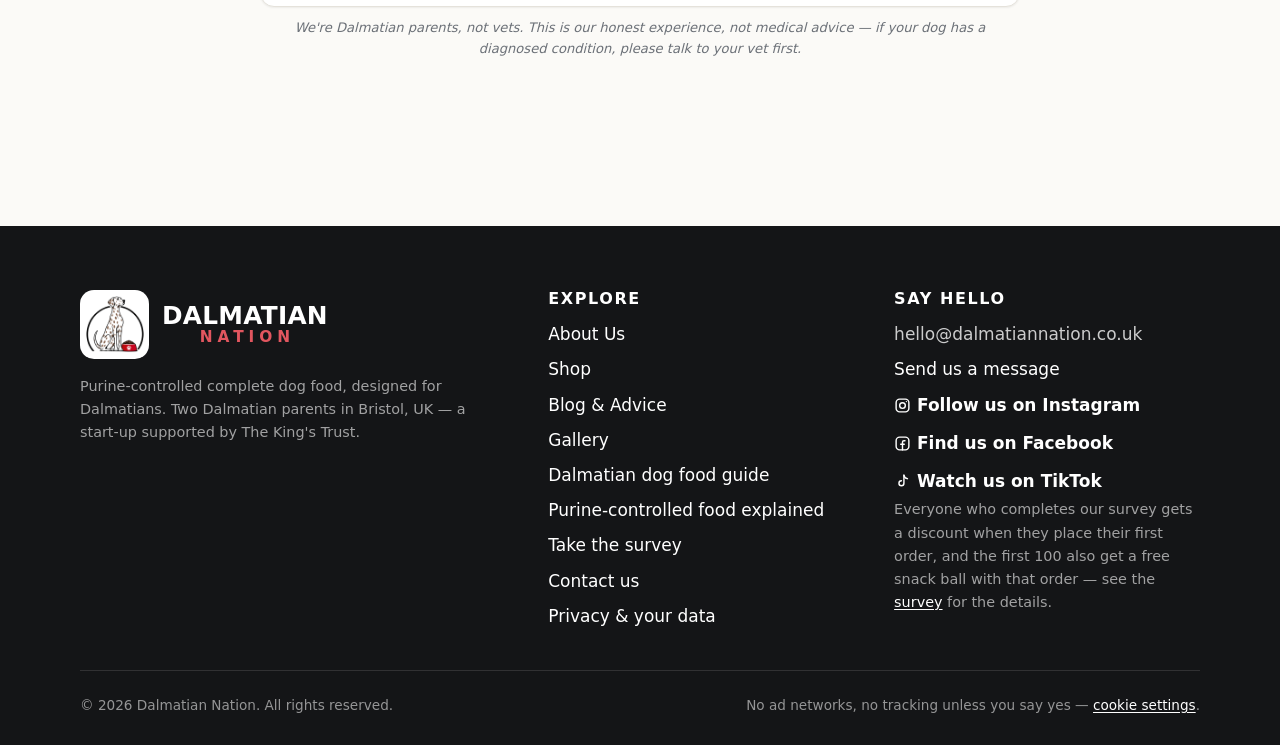
==== commit a94e542e: "New headline + rocket, red header with spotty strip, dog name tags, treats card, privacy/GDPR wordin" ====
--- a/index.html
+++ b/index.html
@@ -9,7 +9,7 @@
 <meta name="description" content="Purine-controlled complete dog food designed for Dalmatians and dogs with urinary issues (HUA), made in the UK by two Dalmatian parents. Honest ingredients, no silent recipe changes. Take the survey for a discount on your first order.">
 <meta name="robots" content="index, follow, max-image-preview:large, max-snippet:-1, max-video-preview:-1">
 <link rel="canonical" href="https://dalmatiannation.co.uk/">
-<meta name="theme-color" content="#6d1a20">
+<meta name="theme-color" content="#c8202b">
 <meta name="author" content="Dalmatian Nation">
 <meta property="og:site_name" content="Dalmatian Nation">
 <meta property="og:locale" content="en_GB">
@@ -29,7 +29,7 @@
 <link rel="icon" href="/assets/img/favicon.png" type="image/png" sizes="512x512">
 <link rel="apple-touch-icon" href="/assets/img/apple-touch-icon.png">
 <link rel="preload" as="image" href="/assets/img/photos/hero.jpg?v=95f3ed8e" fetchpriority="high">
-<link rel="stylesheet" href="/assets/css/site.css?v=ec15ec20">
+<link rel="stylesheet" href="/assets/css/site.css?v=7fc2c0eb">
 <script type="application/ld+json">{"@context":"https://schema.org","@graph":[{"@type":"Organization","@id":"https://dalmatiannation.co.uk/#organization","name":"Dalmatian Nation","url":"https://dalmatiannation.co.uk/","logo":"https://dalmatiannation.co.uk/assets/img/logo.png","image":"https://dalmatiannation.co.uk/assets/img/og.jpg","description":"Purine-controlled complete dog food designed for Dalmatians, made in the UK.","contactPoint":{"@type":"ContactPoint","contactType":"customer service","url":"https://dalmatiannation.co.uk/contact","availableLanguage":"en"},"address":{"@type":"PostalAddress","addressLocality":"Bristol","addressRegion":"England","addressCountry":"GB"},"areaServed":"GB","knowsAbout":["Dalmatian dog food","purine-controlled dog food","low purine diet for dogs","HUA Dalmatians","urate stones in dogs"],"foundingDate":"2026","sameAs":["https://www.instagram.com/dalmatiannationltd/","https://www.facebook.com/people/Dalmatian-Nation/61595199105336/","https://www.tiktok.com/@dalmatiannationltd"]},{"@type":"WebSite","@id":"https://dalmatiannation.co.uk/#website","name":"Dalmatian Nation","url":"https://dalmatiannation.co.uk/","publisher":{"@id":"https://dalmatiannation.co.uk/#organization"},"inLanguage":"en-GB"},{"@type":"WebPage","name":"Dalmatian Nation — purine-controlled complete dog food for Dalmatians, UK","description":"Purine-controlled complete dog food designed for Dalmatians and dogs with urinary issues (HUA), made in the UK by two Dalmatian parents. Honest ingredients, no silent recipe changes. Take the survey for a discount on your first order.","url":"https://dalmatiannation.co.uk/","isPartOf":{"@id":"https://dalmatiannation.co.uk/#website"},"about":{"@id":"https://dalmatiannation.co.uk/#organization"},"primaryImageOfPage":"https://dalmatiannation.co.uk/assets/img/og.jpg","inLanguage":"en-GB"},{"@type":"FAQPage","mainEntity":[{"@type":"Question","name":"What does \"purine-controlled\" dog food mean?","acceptedAnswer":{"@type":"Answer","text":"Purines are natural compounds found in lots of foods — especially organ meats like liver and kidney, some oily fish, game and yeast extracts. A purine-controlled complete food keeps the overall purine level low by building the recipe around lower-purine proteins, while still giving a dog everything a complete diet needs."}},{"@type":"Question","name":"Why do Dalmatians need a lower-purine diet?","acceptedAnswer":{"@type":"Answer","text":"Dalmatians can carry a gene that changes how they process purines. Instead of breaking them down fully, these dogs pass more uric acid, which can form urate crystals and stones in the bladder. Keeping purines in the diet low is one of the main ways owners manage that risk day to day — alongside plenty of water and advice from their vet."}},{"@type":"Question","name":"What are HUA and LUA Dalmatians?","acceptedAnswer":{"@type":"Answer","text":"HUA means high uric acid — the common Dalmatian type, and the one a purine-controlled diet is designed for. LUA means low uric acid, which comes from a specific breeding programme and is much rarer. A simple DNA test tells you which your dog is. Either way, a purine-controlled complete food is a safe, sensible everyday choice."}},{"@type":"Question","name":"Which foods are high in purines for dogs?","acceptedAnswer":{"@type":"Answer","text":"The usual suspects are liver, kidney, heart and other offal, sardines, anchovies, mackerel and other oily fish, game, gravy made from meat extracts, and yeast-based extras. Lower-purine proteins include eggs, many dairy products and, in moderation, white meats. Lots of ordinary dog foods lean heavily on offal and fish, which is exactly why we started."}},{"@type":"Question","name":"Is Dalmatian Nation food only for Dalmatians?","acceptedAnswer":{"@type":"Answer","text":"No. It is designed around Dalmatians and other dogs with urinary issues, but it is a complete food that any dog can eat — \"designed for Dalmatians, tasty for all breeds\"."}},{"@type":"Question","name":"When can I buy it, and how does the launch discount work?","acceptedAnswer":{"@type":"Answer","text":"The food is in development and testing right now. Fill in our short survey and everyone who completes it gets a discount when they place their first order once we launch — and the first 100 also get a free snack ball for their pooch with that order. We email you your LEGACY number, which is how we match the offer to you."}}]}]}</script>
 </head>
 <body class="">
@@ -63,8 +63,8 @@
   <div class="wrap">
     <div class="hero-copy">
       <span class="eyebrow">Dalmatian-friendly &middot; Purine-controlled &middot; Made in the UK</span>
-      <h1>Complete food for <em>spotty dogs</em> <span class="h1-sub">Designed for Dalmatians, tasty for all breeds</span></h1>
-      <p class="lede">We're two Dalmatian parents in Bristol building the dog food we wish someone had made for our girls: purine-controlled, honest ingredients, made in the UK — and no silent recipe changes. Ever.</p>
+      <h1>A high-octane brand for <em>rocket powered dogs</em> <span class="h1-sub">Designed for Dalmatians, made for all breeds <svg class="h1-rocket" viewBox="0 0 24 24" fill="none" stroke="currentColor" stroke-width="2" stroke-linecap="round" stroke-linejoin="round" aria-hidden="true" focusable="false"><path d="M4.5 16.5c-1.5 1.26-2 5-2 5s3.74-.5 5-2c.71-.84.7-2.13-.09-2.91a2.18 2.18 0 0 0-2.91-.09z"/><path d="m12 15-3-3a22 22 0 0 1 2-3.95A12.88 12.88 0 0 1 22 2c0 2.72-.78 7.5-6 11a22.35 22.35 0 0 1-4 2z"/><path d="M9 12H4s.55-3.03 2-4c1.62-1.08 5 0 5 0"/><path d="M12 15v5s3.03-.55 4-2c1.08-1.62 0-5 0-5"/></svg></span></h1>
+      <p class="lede">We're two Dalmatian parents in Bristol building the brand we wish someone had made for our girls.</p>
       <div class="actions">
         <a class="btn btn-primary btn-lg" href="/survey">Take the 1-minute survey <svg viewBox="0 0 24 24" fill="none" stroke="currentColor" stroke-width="2" stroke-linecap="round" stroke-linejoin="round" aria-hidden="true" focusable="false"><path d="M5 12h14M13 5l7 7-7 7"/></svg></a>
         <a class="btn btn-ghost btn-lg" href="/about-us">Read our story</a>
@@ -72,7 +72,15 @@
       <p class="hero-note"><svg viewBox="0 0 24 24" fill="none" stroke="currentColor" stroke-width="2" stroke-linecap="round" stroke-linejoin="round" aria-hidden="true" focusable="false"><path d="m20 12-8 8-9-9V4h7z"/><circle cx="7.5" cy="7.5" r="1.5"/></svg><span>Fill in the survey and you'll get a discount when you place your first order — and the first 100 also get a free snack ball for their pooch with that order!</span></p>
     </div>
     <div class="hero-art">
-      <div class="frame"><img src="/assets/img/photos/hero.jpg?v=95f3ed8e" alt="Pandora and Arlo, our two Dalmatians, standing on a fallen tree in a field" width="480" height="600" fetchpriority="high" decoding="async"></div>
+      <div class="frame"><img src="/assets/img/photos/hero.jpg?v=95f3ed8e" alt="Pandora and Arlo, our two Dalmatians, standing on a fallen tree in a field" width="480" height="600" fetchpriority="high" decoding="async">
+                <svg class="dog-arrows" viewBox="0 0 100 125" preserveAspectRatio="xMidYMid slice" aria-hidden="true" focusable="false">
+          <defs><marker id="dog-arrow-head" viewBox="0 0 10 10" refX="7" refY="5" markerWidth="4" markerHeight="4" orient="auto-start-reverse"><path d="M0 0 10 5 0 10z" fill="currentColor"/></marker></defs>
+          <path d="M19 18 C 27 18, 31 22, 33 29" marker-end="url(#dog-arrow-head)"/>
+          <path d="M63 11 C 68 10, 70 13, 71 19" marker-end="url(#dog-arrow-head)"/>
+        </svg>
+        <span class="dog-tag dog-tag-1" aria-hidden="true">Pandora</span>
+        <span class="dog-tag dog-tag-2" aria-hidden="true">Arlo</span>
+      </div>
       <div class="hero-badge"><span class="dot"><svg viewBox="0 0 24 24" fill="none" stroke="currentColor" stroke-width="2" stroke-linecap="round" stroke-linejoin="round" aria-hidden="true" focusable="false"><path d="m12 3 2.8 5.7 6.2.9-4.5 4.4 1.1 6.2L12 17.3 6.4 20.2l1.1-6.2L3 9.6l6.2-.9z"/></svg></span> Supported by The King's Trust</div>
     </div>
   </div>
@@ -105,8 +113,14 @@
     </div>
     <div class="products">
       <article class="product">
+        <div class="icon"><svg viewBox="0 0 24 24" fill="none" stroke="currentColor" stroke-width="2" stroke-linecap="round" stroke-linejoin="round" aria-hidden="true" focusable="false"><ellipse cx="12" cy="16.2" rx="4.6" ry="3.8" fill="currentColor" stroke="none"/><ellipse cx="5.4" cy="10.6" rx="1.9" ry="2.4" transform="rotate(-20 5.4 10.6)" fill="currentColor" stroke="none"/><ellipse cx="9.3" cy="6.6" rx="1.9" ry="2.5" fill="currentColor" stroke="none"/><ellipse cx="14.7" cy="6.6" rx="1.9" ry="2.5" fill="currentColor" stroke="none"/><ellipse cx="18.6" cy="10.6" rx="1.9" ry="2.4" transform="rotate(20 18.6 10.6)" fill="currentColor" stroke="none"/></svg></div>
+        <span class="status testing">In development</span>
+        <h3>Purine-controlled treats</h3>
+        <p>Tasty training rewards made with purine in mind.</p>
+      </article>
+      <article class="product">
         <div class="icon"><svg viewBox="0 0 24 24" fill="none" stroke="currentColor" stroke-width="2" stroke-linecap="round" stroke-linejoin="round" aria-hidden="true" focusable="false"><path d="M4 12h16c0 4.5-3.5 7.5-8 7.5S4 16.5 4 12z"/><path d="M12 4.5v4M8.5 6l1.5 3M15.5 6 14 9"/></svg></div>
-        <span class="status making">In development</span>
+        <span class="status making">On our horizon &ndash; future launch</span>
         <h3>Purine-controlled complete food</h3>
         <p>The main event. A complete diet built around the purine problem, made by us.</p>
       </article>
--- a/assets/css/site.css
+++ b/assets/css/site.css
@@ -20,6 +20,7 @@
   --accent-200: #e8c6c1;
   --accent-100: #f4e2de;
   --accent-50:  #faf1ee;
+  --rocket-red: #c8202b;   /* the red of NATION in the logo — header bar */
 
   --danger:    #b3261e;
   --danger-bg: #fbeceb;
@@ -77,7 +78,7 @@
 /* Gallery */
 .gallery { display: grid; gap: 1rem; grid-template-columns: repeat(auto-fill, minmax(220px, 1fr)); }
 .gallery-item { display: block; border-radius: var(--radius); overflow: hidden; box-shadow: var(--shadow-sm); background: var(--paper-2); }
-.gallery-item img { width: 100%; aspect-ratio: 1; object-fit: cover; transition: transform .25s ease; }
+.gallery-item img { width: 100%; height: auto; aspect-ratio: 1; object-fit: cover; transition: transform .25s ease; }
 .gallery-item:hover img { transform: scale(1.04); }
 .gallery-item { position: relative; }
 .gallery-name { position: absolute; left: .6rem; bottom: .6rem; padding: .25rem .7rem; border-radius: 999px; background: var(--accent-700); color: #fff; font-weight: 800; font-size: .95rem; letter-spacing: .01em; box-shadow: 0 2px 8px rgba(0,0,0,.25); }
@@ -131,6 +132,11 @@
 .brand-name { display: flex; flex-direction: column; align-items: center; line-height: .95; font-weight: 900; text-transform: uppercase; font-size: 1.55rem; letter-spacing: .01em; color: var(--ink); white-space: nowrap; }
 .brand-name span { margin-top: .2rem; font-size: .62em; font-weight: 800; letter-spacing: .32em; padding-left: .32em; color: #c8202b; }
 @media (max-width: 720px) { .brand-dog img { height: 48px; } .brand-name { font-size: 1.2rem; } }
+/* Header on the retro rocket red bar: dog on a small white card (its fur is see-through), NATION in white */
+.brand-header .brand-dog { background: #fff; border-radius: 12px; padding: .2rem; }
+.brand-header .brand-dog img { height: 58px; }
+.brand-header .brand-name span { color: #fff; }
+@media (max-width: 720px) { .brand-header .brand-dog img { height: 42px; } }
 /* Footer version: the dog sits on a small white card (the artwork has black lines), name in white + a lighter red */
 .brand-footer .brand-dog { background: #fff; border-radius: 14px; padding: .35rem; }
 .brand-footer .brand-dog img { height: 58px; }
@@ -151,22 +157,22 @@
    -------------------------------------------------------------------------- */
 .site-header {
   position: sticky; top: 0; z-index: 50;
-  background: rgba(251, 250, 247, .88);
-  backdrop-filter: saturate(1.5) blur(12px);
-  -webkit-backdrop-filter: saturate(1.5) blur(12px);
-  border-bottom: 1px solid var(--line);
-}
+  background: var(--rocket-red);
+  border-bottom: 1px solid #9e1922;
+}
+/* thin strip of Dalmatian spots under the red bar */
+.site-header::after { content: ""; display: block; height: 18px; background: #fff url("../img/spot-strip.svg") 0 50% / 220px 18px repeat-x; border-bottom: 1px solid var(--line); }
 .site-header .wrap { display: flex; align-items: center; justify-content: space-between; gap: 1rem; min-height: 74px; }
 .nav { display: flex; align-items: center; gap: .15rem; }
-.nav a { padding: .55rem .9rem; border-radius: 999px; text-decoration: none; color: var(--ink-2); font-weight: 600; font-size: .95rem; }
-.nav a:hover { background: var(--paper-2); color: var(--ink); }
-.nav a.is-active { color: var(--accent-700); }
+.nav a { padding: .55rem .9rem; border-radius: 999px; text-decoration: none; color: #fff; font-weight: 600; font-size: .95rem; }
+.nav a:hover { background: rgba(255, 255, 255, .16); color: #fff; }
+.nav a.is-active { color: #fff; background: rgba(0, 0, 0, .16); }
 .nav a.btn-primary { margin-left: .6rem; color: #fff; font-weight: 700; }
 .nav a.btn-primary:hover { background: var(--accent-900); color: #fff; }
 .nav-toggle {
   display: none; align-items: center; gap: .5rem;
-  background: none; border: 2px solid var(--ink); border-radius: 999px;
-  padding: .45rem .9rem; font: inherit; font-weight: 700; cursor: pointer; color: var(--ink);
+  background: none; border: 2px solid #fff; border-radius: 999px;
+  padding: .45rem .9rem; font: inherit; font-weight: 700; cursor: pointer; color: #fff;
 }
 .nav-toggle-bars { width: 18px; height: 2px; background: currentColor; position: relative; display: block; }
 .nav-toggle-bars::before, .nav-toggle-bars::after { content: ""; position: absolute; left: 0; width: 18px; height: 2px; background: currentColor; }
@@ -182,7 +188,9 @@
     padding: .75rem 1.25rem 1.1rem; box-shadow: var(--shadow);
   }
   .nav.is-open { display: flex; }
-  .nav a { padding: .85rem .6rem; border-radius: 10px; font-size: 1.05rem; }
+  .nav a { padding: .85rem .6rem; border-radius: 10px; font-size: 1.05rem; color: var(--ink-2); }
+  .nav a:hover { background: var(--paper-2); color: var(--ink); }
+  .nav a.is-active { color: var(--accent-700); background: none; }
   .nav a.btn-primary { margin: .6rem 0 0; justify-content: center; }
 }
 
@@ -219,6 +227,7 @@
 .hero .wrap { display: grid; gap: clamp(2rem, 5vw, 4rem); grid-template-columns: 1.08fr .92fr; align-items: center; }
 .hero h1 { margin-bottom: .6em; }
 .hero h1 em { font-style: normal; color: var(--accent-700); }
+.hero h1 .h1-rocket { display: inline-block; width: 1.15em; height: 1.15em; vertical-align: -.18em; margin-left: .2em; color: var(--accent-700); fill: currentColor; stroke-width: 1.6; }
 .hero h1 .h1-sub { display: block; margin-top: .35em; font-size: .42em; font-weight: 700; letter-spacing: -.01em; color: var(--ink-2); }
 .hero .actions { display: flex; flex-wrap: wrap; gap: .8rem; margin-top: 1.9rem; }
 .hero-note { display: flex; gap: .7rem; align-items: flex-start; margin-top: 1.75rem; font-size: .92rem; color: var(--muted); max-width: 48ch; }
@@ -230,6 +239,14 @@
   transform: rotate(-1.5deg);
 }
 .hero-art .frame img { width: 100%; height: 100%; object-fit: cover; }
+/* Pandora / Arlo name tags with little arrows on the home photo */
+.hero-art .frame { position: relative; }
+.dog-arrows { position: absolute; inset: 0; width: 100%; height: 100%; color: var(--accent-700); pointer-events: none; }
+.dog-arrows path { fill: none; stroke: currentColor; stroke-width: .9; stroke-linecap: round; filter: drop-shadow(0 0 .6px #fff); }
+.dog-arrows marker path { stroke: none; fill: currentColor; }
+.dog-tag { position: absolute; padding: .25em .75em; border-radius: 999px; background: var(--accent-700); color: #fff; font-weight: 800; font-size: clamp(.78rem, 2.4vw, .98rem); letter-spacing: .01em; box-shadow: 0 2px 8px rgba(0,0,0,.22); pointer-events: none; }
+.dog-tag-1 { left: 5%; top: 9%; transform: rotate(-5deg); }
+.dog-tag-2 { left: 48%; top: 3.5%; transform: rotate(4deg); }
 .hero-art::before {
   content: ""; position: absolute; inset: -8% -10% 8% 10%; z-index: -1;
   background: var(--accent-100);
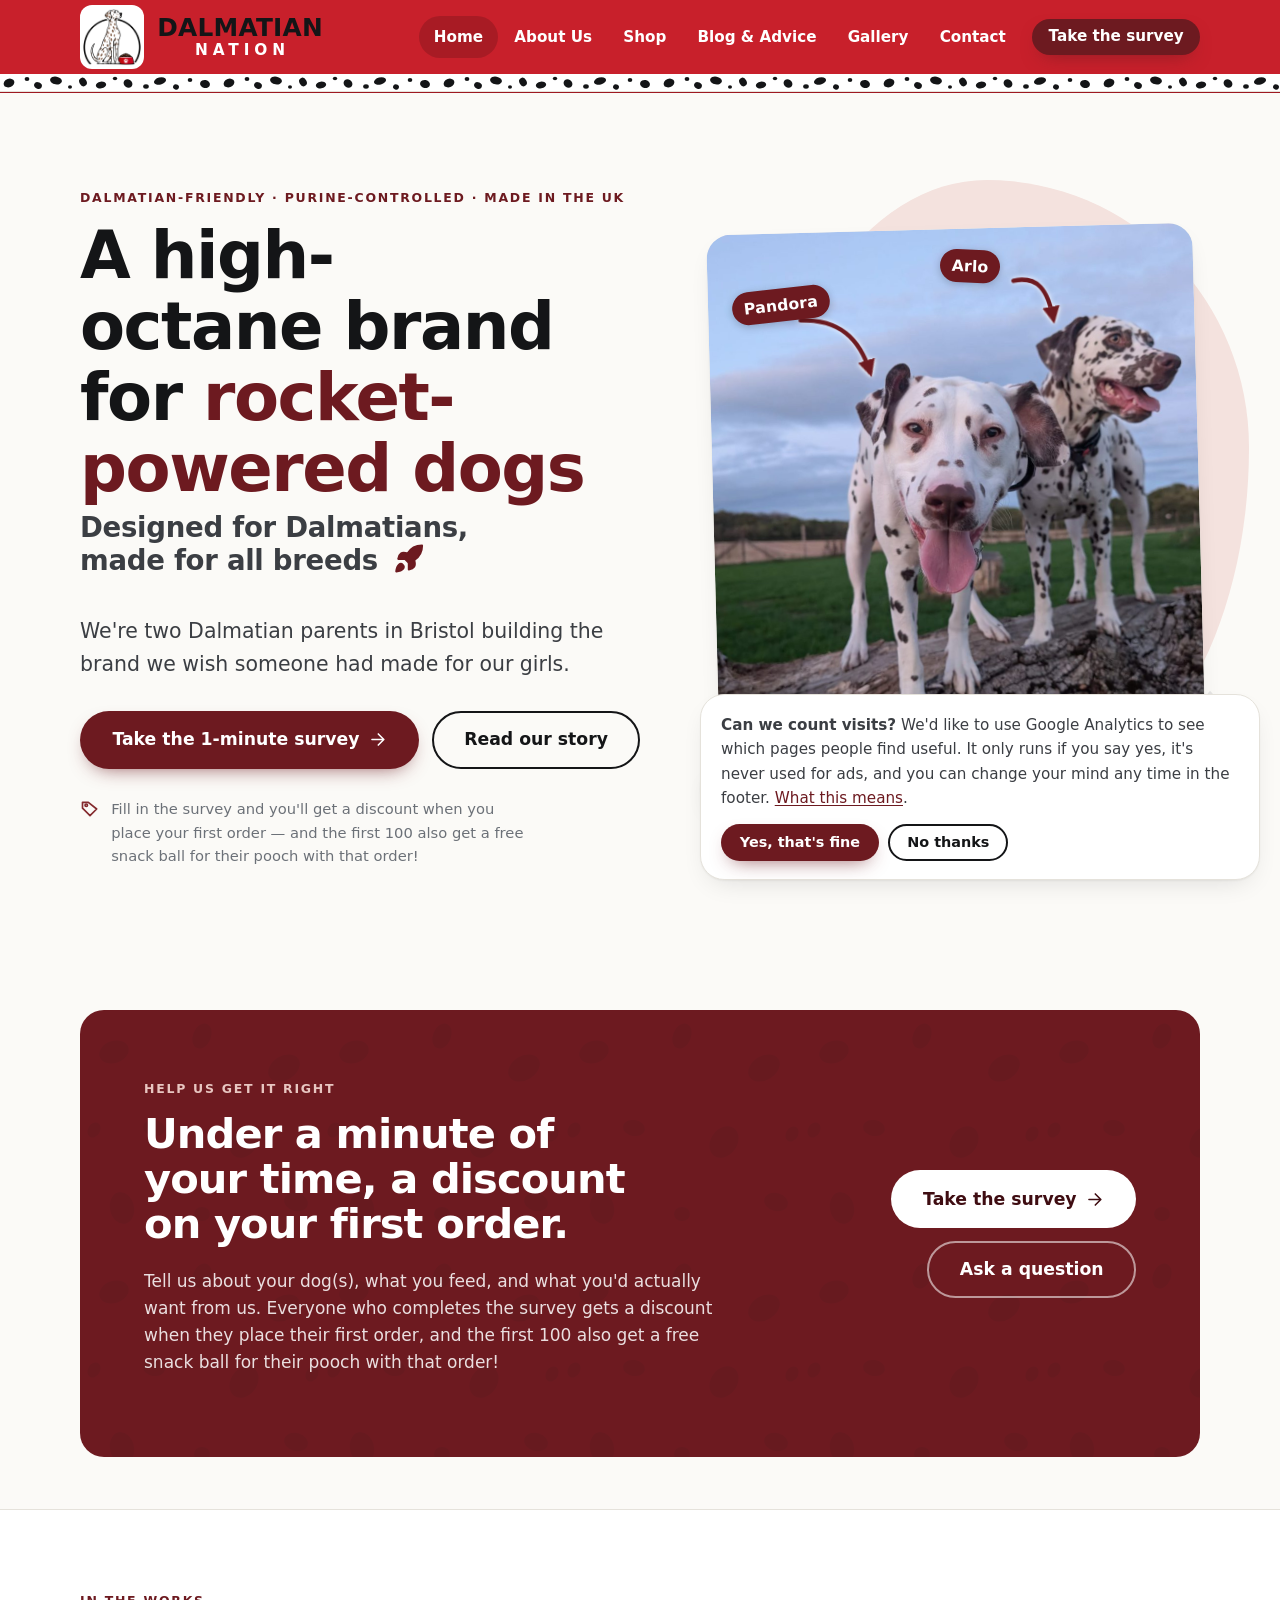
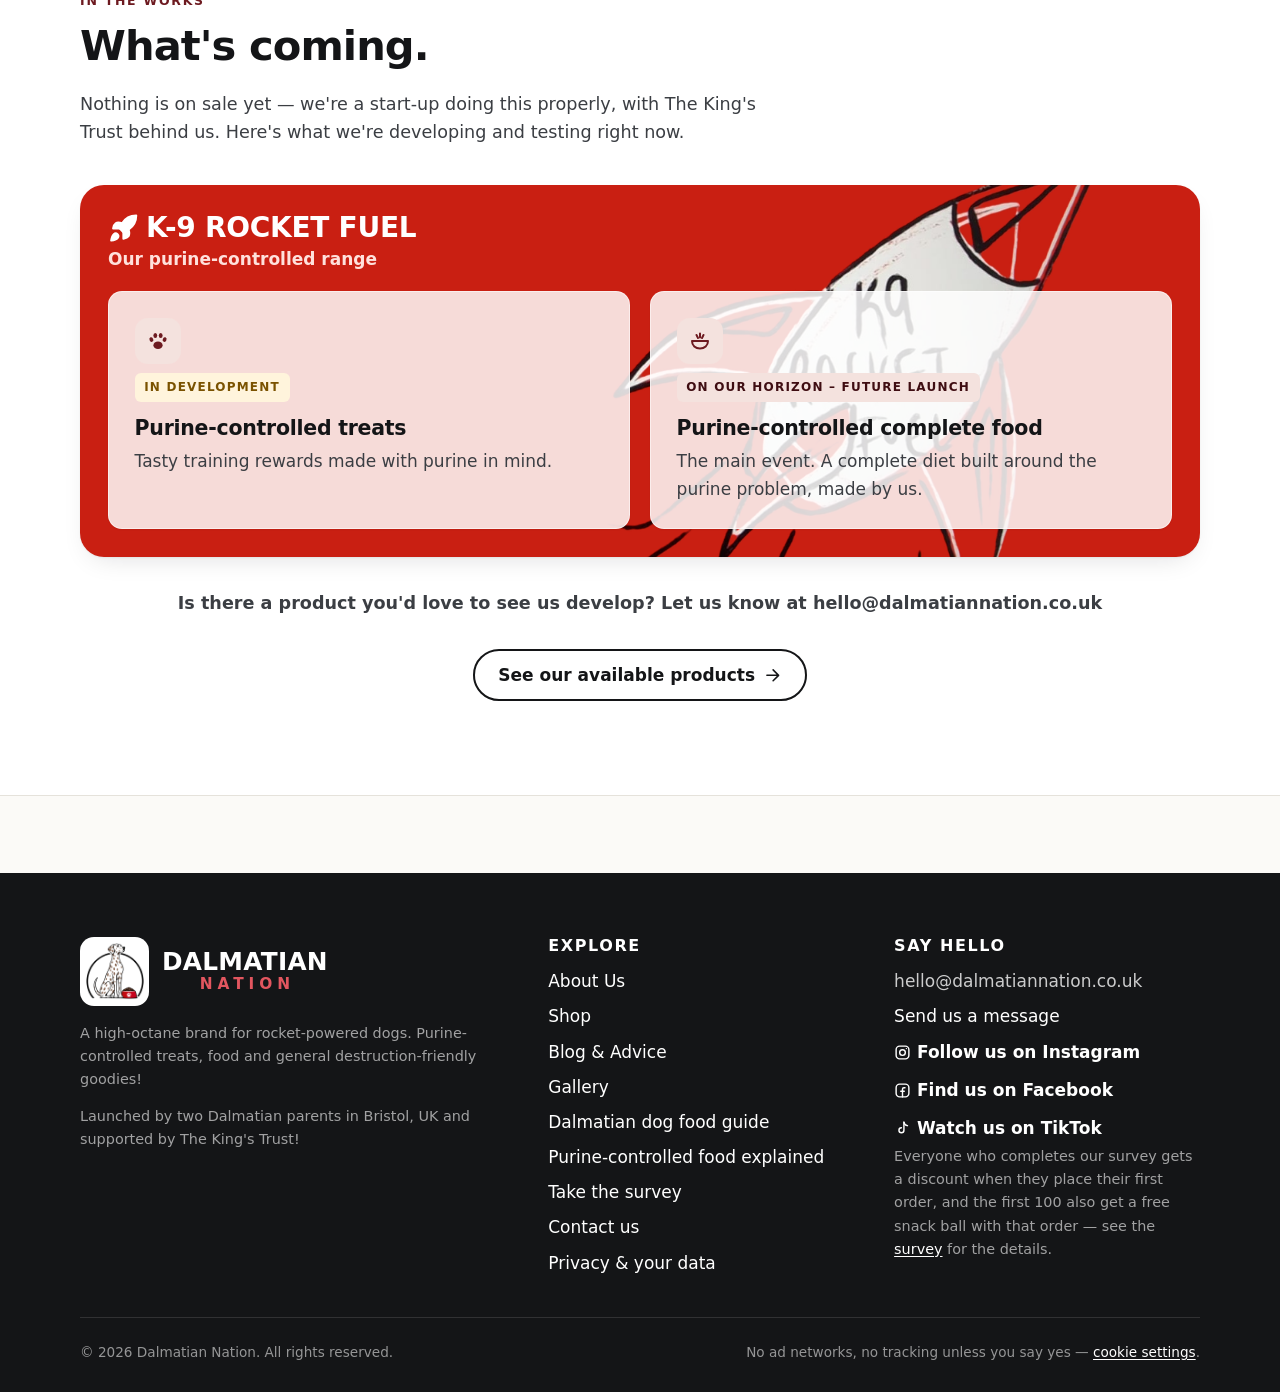
==== commit ae1718e9: "K-9 Rocket Fuel range with rocket artwork, FAQs to Blog page, new footer and About Us wording Co-Aut" ====
--- a/index.html
+++ b/index.html
@@ -29,8 +29,8 @@
 <link rel="icon" href="/assets/img/favicon.png" type="image/png" sizes="512x512">
 <link rel="apple-touch-icon" href="/assets/img/apple-touch-icon.png">
 <link rel="preload" as="image" href="/assets/img/photos/hero.jpg?v=95f3ed8e" fetchpriority="high">
-<link rel="stylesheet" href="/assets/css/site.css?v=7fc2c0eb">
-<script type="application/ld+json">{"@context":"https://schema.org","@graph":[{"@type":"Organization","@id":"https://dalmatiannation.co.uk/#organization","name":"Dalmatian Nation","url":"https://dalmatiannation.co.uk/","logo":"https://dalmatiannation.co.uk/assets/img/logo.png","image":"https://dalmatiannation.co.uk/assets/img/og.jpg","description":"Purine-controlled complete dog food designed for Dalmatians, made in the UK.","contactPoint":{"@type":"ContactPoint","contactType":"customer service","url":"https://dalmatiannation.co.uk/contact","availableLanguage":"en"},"address":{"@type":"PostalAddress","addressLocality":"Bristol","addressRegion":"England","addressCountry":"GB"},"areaServed":"GB","knowsAbout":["Dalmatian dog food","purine-controlled dog food","low purine diet for dogs","HUA Dalmatians","urate stones in dogs"],"foundingDate":"2026","sameAs":["https://www.instagram.com/dalmatiannationltd/","https://www.facebook.com/people/Dalmatian-Nation/61595199105336/","https://www.tiktok.com/@dalmatiannationltd"]},{"@type":"WebSite","@id":"https://dalmatiannation.co.uk/#website","name":"Dalmatian Nation","url":"https://dalmatiannation.co.uk/","publisher":{"@id":"https://dalmatiannation.co.uk/#organization"},"inLanguage":"en-GB"},{"@type":"WebPage","name":"Dalmatian Nation — purine-controlled complete dog food for Dalmatians, UK","description":"Purine-controlled complete dog food designed for Dalmatians and dogs with urinary issues (HUA), made in the UK by two Dalmatian parents. Honest ingredients, no silent recipe changes. Take the survey for a discount on your first order.","url":"https://dalmatiannation.co.uk/","isPartOf":{"@id":"https://dalmatiannation.co.uk/#website"},"about":{"@id":"https://dalmatiannation.co.uk/#organization"},"primaryImageOfPage":"https://dalmatiannation.co.uk/assets/img/og.jpg","inLanguage":"en-GB"},{"@type":"FAQPage","mainEntity":[{"@type":"Question","name":"What does \"purine-controlled\" dog food mean?","acceptedAnswer":{"@type":"Answer","text":"Purines are natural compounds found in lots of foods — especially organ meats like liver and kidney, some oily fish, game and yeast extracts. A purine-controlled complete food keeps the overall purine level low by building the recipe around lower-purine proteins, while still giving a dog everything a complete diet needs."}},{"@type":"Question","name":"Why do Dalmatians need a lower-purine diet?","acceptedAnswer":{"@type":"Answer","text":"Dalmatians can carry a gene that changes how they process purines. Instead of breaking them down fully, these dogs pass more uric acid, which can form urate crystals and stones in the bladder. Keeping purines in the diet low is one of the main ways owners manage that risk day to day — alongside plenty of water and advice from their vet."}},{"@type":"Question","name":"What are HUA and LUA Dalmatians?","acceptedAnswer":{"@type":"Answer","text":"HUA means high uric acid — the common Dalmatian type, and the one a purine-controlled diet is designed for. LUA means low uric acid, which comes from a specific breeding programme and is much rarer. A simple DNA test tells you which your dog is. Either way, a purine-controlled complete food is a safe, sensible everyday choice."}},{"@type":"Question","name":"Which foods are high in purines for dogs?","acceptedAnswer":{"@type":"Answer","text":"The usual suspects are liver, kidney, heart and other offal, sardines, anchovies, mackerel and other oily fish, game, gravy made from meat extracts, and yeast-based extras. Lower-purine proteins include eggs, many dairy products and, in moderation, white meats. Lots of ordinary dog foods lean heavily on offal and fish, which is exactly why we started."}},{"@type":"Question","name":"Is Dalmatian Nation food only for Dalmatians?","acceptedAnswer":{"@type":"Answer","text":"No. It is designed around Dalmatians and other dogs with urinary issues, but it is a complete food that any dog can eat — \"designed for Dalmatians, tasty for all breeds\"."}},{"@type":"Question","name":"When can I buy it, and how does the launch discount work?","acceptedAnswer":{"@type":"Answer","text":"The food is in development and testing right now. Fill in our short survey and everyone who completes it gets a discount when they place their first order once we launch — and the first 100 also get a free snack ball for their pooch with that order. We email you your LEGACY number, which is how we match the offer to you."}}]}]}</script>
+<link rel="stylesheet" href="/assets/css/site.css?v=d2772043">
+<script type="application/ld+json">{"@context":"https://schema.org","@graph":[{"@type":"Organization","@id":"https://dalmatiannation.co.uk/#organization","name":"Dalmatian Nation","url":"https://dalmatiannation.co.uk/","logo":"https://dalmatiannation.co.uk/assets/img/logo.png","image":"https://dalmatiannation.co.uk/assets/img/og.jpg","description":"Purine-controlled complete dog food designed for Dalmatians, made in the UK.","contactPoint":{"@type":"ContactPoint","contactType":"customer service","url":"https://dalmatiannation.co.uk/contact","availableLanguage":"en"},"address":{"@type":"PostalAddress","addressLocality":"Bristol","addressRegion":"England","addressCountry":"GB"},"areaServed":"GB","knowsAbout":["Dalmatian dog food","purine-controlled dog food","low purine diet for dogs","HUA Dalmatians","urate stones in dogs"],"foundingDate":"2026","sameAs":["https://www.instagram.com/dalmatiannationltd/","https://www.facebook.com/people/Dalmatian-Nation/61595199105336/","https://www.tiktok.com/@dalmatiannationltd"]},{"@type":"WebSite","@id":"https://dalmatiannation.co.uk/#website","name":"Dalmatian Nation","url":"https://dalmatiannation.co.uk/","publisher":{"@id":"https://dalmatiannation.co.uk/#organization"},"inLanguage":"en-GB"},{"@type":"WebPage","name":"Dalmatian Nation — purine-controlled complete dog food for Dalmatians, UK","description":"Purine-controlled complete dog food designed for Dalmatians and dogs with urinary issues (HUA), made in the UK by two Dalmatian parents. Honest ingredients, no silent recipe changes. Take the survey for a discount on your first order.","url":"https://dalmatiannation.co.uk/","isPartOf":{"@id":"https://dalmatiannation.co.uk/#website"},"about":{"@id":"https://dalmatiannation.co.uk/#organization"},"primaryImageOfPage":"https://dalmatiannation.co.uk/assets/img/og.jpg","inLanguage":"en-GB"}]}</script>
 </head>
 <body class="">
 <a class="skip" href="#main">Skip to content</a>
@@ -63,7 +63,7 @@
   <div class="wrap">
     <div class="hero-copy">
       <span class="eyebrow">Dalmatian-friendly &middot; Purine-controlled &middot; Made in the UK</span>
-      <h1>A high-octane brand for <em>rocket powered dogs</em> <span class="h1-sub">Designed for Dalmatians, made for all breeds <svg class="h1-rocket" viewBox="0 0 24 24" fill="none" stroke="currentColor" stroke-width="2" stroke-linecap="round" stroke-linejoin="round" aria-hidden="true" focusable="false"><path d="M4.5 16.5c-1.5 1.26-2 5-2 5s3.74-.5 5-2c.71-.84.7-2.13-.09-2.91a2.18 2.18 0 0 0-2.91-.09z"/><path d="m12 15-3-3a22 22 0 0 1 2-3.95A12.88 12.88 0 0 1 22 2c0 2.72-.78 7.5-6 11a22.35 22.35 0 0 1-4 2z"/><path d="M9 12H4s.55-3.03 2-4c1.62-1.08 5 0 5 0"/><path d="M12 15v5s3.03-.55 4-2c1.08-1.62 0-5 0-5"/></svg></span></h1>
+      <h1>A high-octane brand for <em>rocket-powered dogs</em> <span class="h1-sub">Designed for Dalmatians, made for all breeds <svg class="h1-rocket" viewBox="0 0 24 24" fill="none" stroke="currentColor" stroke-width="2" stroke-linecap="round" stroke-linejoin="round" aria-hidden="true" focusable="false"><path d="M4.5 16.5c-1.5 1.26-2 5-2 5s3.74-.5 5-2c.71-.84.7-2.13-.09-2.91a2.18 2.18 0 0 0-2.91-.09z"/><path d="m12 15-3-3a22 22 0 0 1 2-3.95A12.88 12.88 0 0 1 22 2c0 2.72-.78 7.5-6 11a22.35 22.35 0 0 1-4 2z"/><path d="M9 12H4s.55-3.03 2-4c1.62-1.08 5 0 5 0"/><path d="M12 15v5s3.03-.55 4-2c1.08-1.62 0-5 0-5"/></svg></span></h1>
       <p class="lede">We're two Dalmatian parents in Bristol building the brand we wish someone had made for our girls.</p>
       <div class="actions">
         <a class="btn btn-primary btn-lg" href="/survey">Take the 1-minute survey <svg viewBox="0 0 24 24" fill="none" stroke="currentColor" stroke-width="2" stroke-linecap="round" stroke-linejoin="round" aria-hidden="true" focusable="false"><path d="M5 12h14M13 5l7 7-7 7"/></svg></a>
@@ -111,59 +111,30 @@
       <h2>What's coming.</h2>
       <p>Nothing is on sale yet — we're a start-up doing this properly, with The King's Trust behind us. Here's what we're developing and testing right now.</p>
     </div>
-    <div class="products">
-      <article class="product">
-        <div class="icon"><svg viewBox="0 0 24 24" fill="none" stroke="currentColor" stroke-width="2" stroke-linecap="round" stroke-linejoin="round" aria-hidden="true" focusable="false"><ellipse cx="12" cy="16.2" rx="4.6" ry="3.8" fill="currentColor" stroke="none"/><ellipse cx="5.4" cy="10.6" rx="1.9" ry="2.4" transform="rotate(-20 5.4 10.6)" fill="currentColor" stroke="none"/><ellipse cx="9.3" cy="6.6" rx="1.9" ry="2.5" fill="currentColor" stroke="none"/><ellipse cx="14.7" cy="6.6" rx="1.9" ry="2.5" fill="currentColor" stroke="none"/><ellipse cx="18.6" cy="10.6" rx="1.9" ry="2.4" transform="rotate(20 18.6 10.6)" fill="currentColor" stroke="none"/></svg></div>
-        <span class="status testing">In development</span>
-        <h3>Purine-controlled treats</h3>
-        <p>Tasty training rewards made with purine in mind.</p>
-      </article>
-      <article class="product">
-        <div class="icon"><svg viewBox="0 0 24 24" fill="none" stroke="currentColor" stroke-width="2" stroke-linecap="round" stroke-linejoin="round" aria-hidden="true" focusable="false"><path d="M4 12h16c0 4.5-3.5 7.5-8 7.5S4 16.5 4 12z"/><path d="M12 4.5v4M8.5 6l1.5 3M15.5 6 14 9"/></svg></div>
-        <span class="status making">On our horizon &ndash; future launch</span>
-        <h3>Purine-controlled complete food</h3>
-        <p>The main event. A complete diet built around the purine problem, made by us.</p>
-      </article>
+    <div class="product-range">
+      <div class="range-body">
+        <div class="range-head">
+          <h3 class="range-name"><svg class="range-rocket" viewBox="0 0 24 24" fill="none" stroke="currentColor" stroke-width="2" stroke-linecap="round" stroke-linejoin="round" aria-hidden="true" focusable="false"><path d="M4.5 16.5c-1.5 1.26-2 5-2 5s3.74-.5 5-2c.71-.84.7-2.13-.09-2.91a2.18 2.18 0 0 0-2.91-.09z"/><path d="m12 15-3-3a22 22 0 0 1 2-3.95A12.88 12.88 0 0 1 22 2c0 2.72-.78 7.5-6 11a22.35 22.35 0 0 1-4 2z"/><path d="M9 12H4s.55-3.03 2-4c1.62-1.08 5 0 5 0"/><path d="M12 15v5s3.03-.55 4-2c1.08-1.62 0-5 0-5"/></svg>K-9 Rocket Fuel</h3>
+          <p class="range-sub">Our purine-controlled range</p>
+        </div>
+        <div class="products">
+          <article class="product">
+            <div class="icon"><svg viewBox="0 0 24 24" fill="none" stroke="currentColor" stroke-width="2" stroke-linecap="round" stroke-linejoin="round" aria-hidden="true" focusable="false"><ellipse cx="12" cy="16.2" rx="4.6" ry="3.8" fill="currentColor" stroke="none"/><ellipse cx="5.4" cy="10.6" rx="1.9" ry="2.4" transform="rotate(-20 5.4 10.6)" fill="currentColor" stroke="none"/><ellipse cx="9.3" cy="6.6" rx="1.9" ry="2.5" fill="currentColor" stroke="none"/><ellipse cx="14.7" cy="6.6" rx="1.9" ry="2.5" fill="currentColor" stroke="none"/><ellipse cx="18.6" cy="10.6" rx="1.9" ry="2.4" transform="rotate(20 18.6 10.6)" fill="currentColor" stroke="none"/></svg></div>
+            <span class="status testing">In development</span>
+            <h3>Purine-controlled treats</h3>
+            <p>Tasty training rewards made with purine in mind.</p>
+          </article>
+          <article class="product">
+            <div class="icon"><svg viewBox="0 0 24 24" fill="none" stroke="currentColor" stroke-width="2" stroke-linecap="round" stroke-linejoin="round" aria-hidden="true" focusable="false"><path d="M4 12h16c0 4.5-3.5 7.5-8 7.5S4 16.5 4 12z"/><path d="M12 4.5v4M8.5 6l1.5 3M15.5 6 14 9"/></svg></div>
+            <span class="status making">On our horizon &ndash; future launch</span>
+            <h3>Purine-controlled complete food</h3>
+            <p>The main event. A complete diet built around the purine problem, made by us.</p>
+          </article>
+        </div>
+      </div>
     </div>
               <p class="center product-ask">Is there a product you'd love to see us develop? Let us know at <span class="email-protect" data-u="olleh" data-d="ku.oc.noitannaitamlad">hello [at] dalmatiannation [dot] co [dot] uk</span></p>
         <p class="center more-link"><a class="btn btn-ghost" href="/shop">See our available products <svg viewBox="0 0 24 24" fill="none" stroke="currentColor" stroke-width="2" stroke-linecap="round" stroke-linejoin="round" aria-hidden="true" focusable="false"><path d="M5 12h14M13 5l7 7-7 7"/></svg></a></p>
-  </div>
-</section>
-
-<section class="section" id="faq">
-  <div class="wrap-narrow">
-    <div class="section-head">
-      <span class="eyebrow">Straight answers</span>
-      <h2>Dalmatians, purines and food — the questions we get asked.</h2>
-      <p>The short version of what we've learned the hard way. The long versions: our <a href="/dalmatian-dog-food">Dalmatian dog food guide</a>, <a href="/purine-controlled-dog-food">purine-controlled food explained</a>, and the <a href="/blog">Blog &amp; Advice</a> page.</p>
-    </div>
-    <div class="faq">
-              <details open>
-          <summary>What does &quot;purine-controlled&quot; dog food mean?</summary>
-          <p>Purines are natural compounds found in lots of foods — especially organ meats like liver and kidney, some oily fish, game and yeast extracts. A purine-controlled complete food keeps the overall purine level low by building the recipe around lower-purine proteins, while still giving a dog everything a complete diet needs.</p>
-        </details>
-              <details>
-          <summary>Why do Dalmatians need a lower-purine diet?</summary>
-          <p>Dalmatians can carry a gene that changes how they process purines. Instead of breaking them down fully, these dogs pass more uric acid, which can form urate crystals and stones in the bladder. Keeping purines in the diet low is one of the main ways owners manage that risk day to day — alongside plenty of water and advice from their vet.</p>
-        </details>
-              <details>
-          <summary>What are HUA and LUA Dalmatians?</summary>
-          <p>HUA means high uric acid — the common Dalmatian type, and the one a purine-controlled diet is designed for. LUA means low uric acid, which comes from a specific breeding programme and is much rarer. A simple DNA test tells you which your dog is. Either way, a purine-controlled complete food is a safe, sensible everyday choice.</p>
-        </details>
-              <details>
-          <summary>Which foods are high in purines for dogs?</summary>
-          <p>The usual suspects are liver, kidney, heart and other offal, sardines, anchovies, mackerel and other oily fish, game, gravy made from meat extracts, and yeast-based extras. Lower-purine proteins include eggs, many dairy products and, in moderation, white meats. Lots of ordinary dog foods lean heavily on offal and fish, which is exactly why we started.</p>
-        </details>
-              <details>
-          <summary>Is Dalmatian Nation food only for Dalmatians?</summary>
-          <p>No. It is designed around Dalmatians and other dogs with urinary issues, but it is a complete food that any dog can eat — &quot;designed for Dalmatians, tasty for all breeds&quot;.</p>
-        </details>
-              <details>
-          <summary>When can I buy it, and how does the launch discount work?</summary>
-          <p>The food is in development and testing right now. Fill in our short survey and everyone who completes it gets a discount when they place their first order once we launch — and the first 100 also get a free snack ball for their pooch with that order. We email you your LEGACY number, which is how we match the offer to you.</p>
-        </details>
-          </div>
-    <p class="small-print center">We're Dalmatian parents, not vets. This is our honest experience, not medical advice — if your dog has a diagnosed condition, please talk to your vet first.</p>
   </div>
 </section>
 
@@ -177,7 +148,8 @@
           <span class="brand-dog"><img src="/assets/img/logo-mark.png?v=4327d60c" alt="" width="512" height="512" decoding="async" loading="lazy"></span>
           <span class="brand-name" aria-hidden="true">Dalmatian<span>Nation</span></span>
         </a>
-        <p class="footer-note">Purine-controlled complete dog food, designed for Dalmatians. Two Dalmatian parents in Bristol, UK — a start-up supported by The King's Trust.</p>
+        <p class="footer-note">A high-octane brand for rocket-powered dogs. Purine-controlled treats, food and general destruction-friendly goodies!</p>
+        <p class="footer-note">Launched by two Dalmatian parents in Bristol, UK and supported by The King's Trust!</p>
       </div>
 
       <div>
--- a/assets/css/site.css
+++ b/assets/css/site.css
@@ -321,6 +321,17 @@
 .tag { font-size: .78rem; font-weight: 700; padding: .3rem .65rem; border-radius: 999px; background: var(--accent-100); color: var(--accent-900); }
 
 /* Products */
+/* "K-9 Rocket Fuel" box: Lex's rocket (assets/img/k9-rocket.png, red cut out) flies behind see-through cards */
+.product-range { position: relative; overflow: hidden; background: #c91f12 url("../img/k9-rocket.png") no-repeat 84% 30% / auto 125%; border-radius: var(--radius-lg); padding: clamp(1.1rem, 3vw, 1.75rem); box-shadow: var(--shadow); }
+.product-range .product { background: rgba(255, 255, 255, .84); border-color: rgba(255, 255, 255, .55); }
+@media (max-width: 760px) { .product-range { background-size: 135% auto; background-position: 50% 62%; } }
+.range-head { margin-bottom: 1.1rem; }
+.range-name { display: flex; align-items: center; gap: .45rem; margin: 0; font-size: clamp(1.35rem, 2.6vw, 1.75rem); font-weight: 900; letter-spacing: -.01em; color: #fff; text-transform: uppercase; }
+.range-rocket { width: 1.1em; height: 1.1em; fill: currentColor; stroke-width: 1.6; flex: none; }
+.range-sub { margin: .2rem 0 0; font-weight: 700; color: #ffe1dc; }
+@media (max-width: 760px) {
+  .product-range { grid-template-columns: 1fr; }
+  }
 .products { display: grid; gap: 1.25rem; grid-template-columns: repeat(auto-fit, minmax(255px, 1fr)); }
 .product { background: #fff; border: 1px solid var(--line); border-radius: var(--radius); padding: 1.6rem; display: flex; flex-direction: column; gap: .6rem; box-shadow: var(--shadow-sm); }
 .product .status { align-self: flex-start; font-size: .75rem; font-weight: 800; letter-spacing: .1em; text-transform: uppercase; padding: .3rem .6rem; border-radius: 6px; background: var(--paper-2); color: var(--ink-2); }
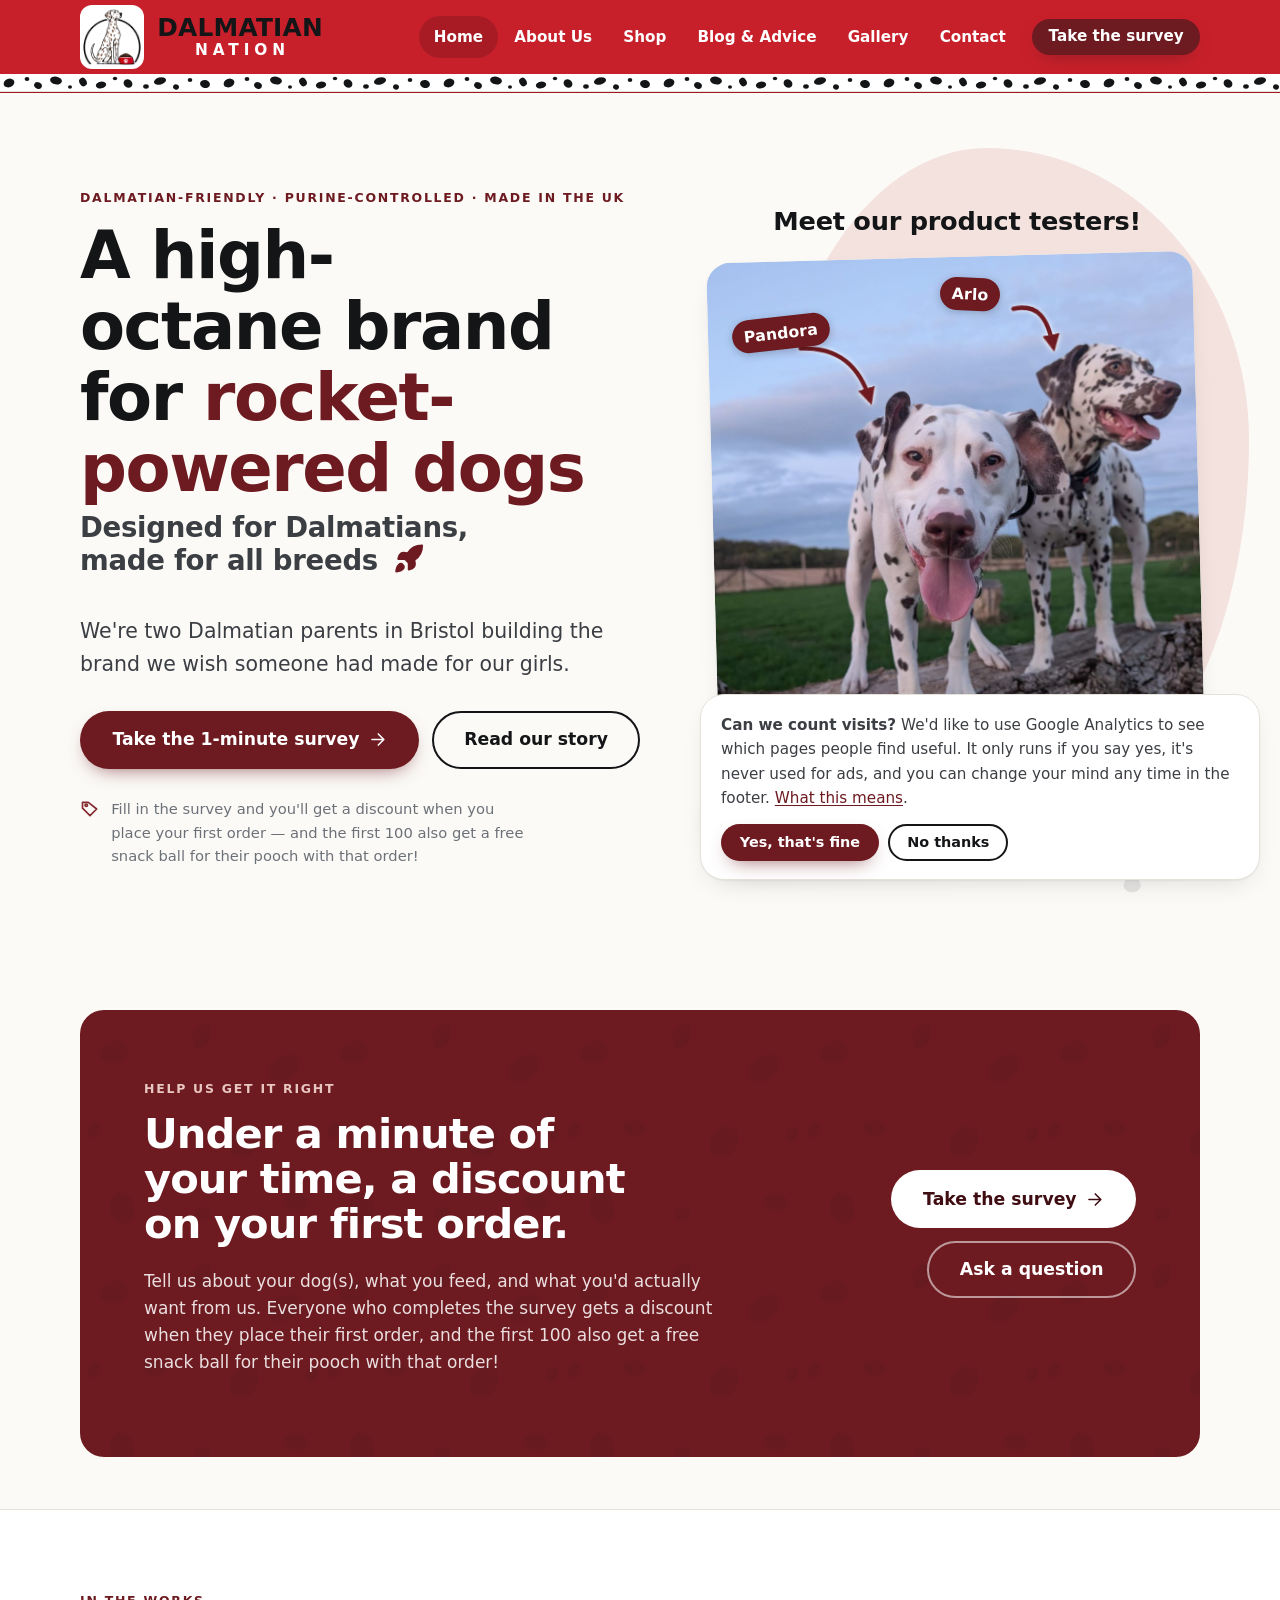
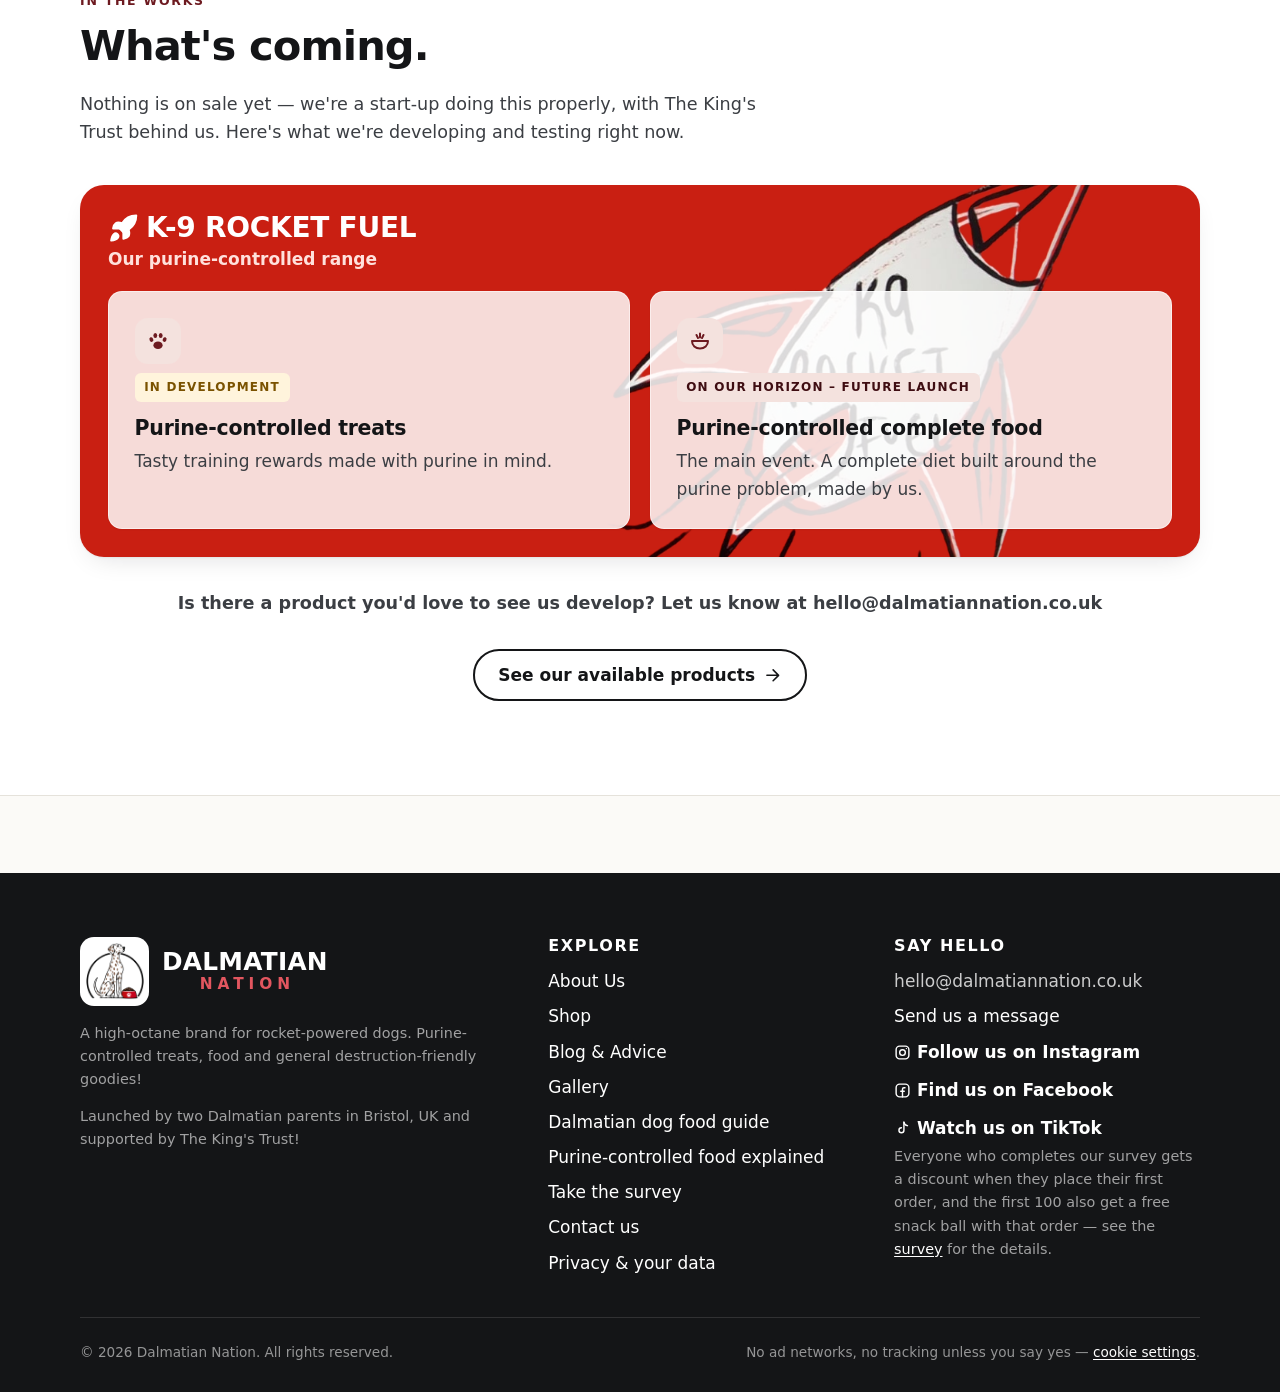
==== commit 82f3500a: "Gallery: 10 more community dogs, tags removed, our 3 new photos with captions; product testers headi" ====
--- a/index.html
+++ b/index.html
@@ -29,7 +29,7 @@
 <link rel="icon" href="/assets/img/favicon.png" type="image/png" sizes="512x512">
 <link rel="apple-touch-icon" href="/assets/img/apple-touch-icon.png">
 <link rel="preload" as="image" href="/assets/img/photos/hero.jpg?v=95f3ed8e" fetchpriority="high">
-<link rel="stylesheet" href="/assets/css/site.css?v=d2772043">
+<link rel="stylesheet" href="/assets/css/site.css?v=51660b09">
 <script type="application/ld+json">{"@context":"https://schema.org","@graph":[{"@type":"Organization","@id":"https://dalmatiannation.co.uk/#organization","name":"Dalmatian Nation","url":"https://dalmatiannation.co.uk/","logo":"https://dalmatiannation.co.uk/assets/img/logo.png","image":"https://dalmatiannation.co.uk/assets/img/og.jpg","description":"Purine-controlled complete dog food designed for Dalmatians, made in the UK.","contactPoint":{"@type":"ContactPoint","contactType":"customer service","url":"https://dalmatiannation.co.uk/contact","availableLanguage":"en"},"address":{"@type":"PostalAddress","addressLocality":"Bristol","addressRegion":"England","addressCountry":"GB"},"areaServed":"GB","knowsAbout":["Dalmatian dog food","purine-controlled dog food","low purine diet for dogs","HUA Dalmatians","urate stones in dogs"],"foundingDate":"2026","sameAs":["https://www.instagram.com/dalmatiannationltd/","https://www.facebook.com/people/Dalmatian-Nation/61595199105336/","https://www.tiktok.com/@dalmatiannationltd"]},{"@type":"WebSite","@id":"https://dalmatiannation.co.uk/#website","name":"Dalmatian Nation","url":"https://dalmatiannation.co.uk/","publisher":{"@id":"https://dalmatiannation.co.uk/#organization"},"inLanguage":"en-GB"},{"@type":"WebPage","name":"Dalmatian Nation — purine-controlled complete dog food for Dalmatians, UK","description":"Purine-controlled complete dog food designed for Dalmatians and dogs with urinary issues (HUA), made in the UK by two Dalmatian parents. Honest ingredients, no silent recipe changes. Take the survey for a discount on your first order.","url":"https://dalmatiannation.co.uk/","isPartOf":{"@id":"https://dalmatiannation.co.uk/#website"},"about":{"@id":"https://dalmatiannation.co.uk/#organization"},"primaryImageOfPage":"https://dalmatiannation.co.uk/assets/img/og.jpg","inLanguage":"en-GB"}]}</script>
 </head>
 <body class="">
@@ -72,6 +72,7 @@
       <p class="hero-note"><svg viewBox="0 0 24 24" fill="none" stroke="currentColor" stroke-width="2" stroke-linecap="round" stroke-linejoin="round" aria-hidden="true" focusable="false"><path d="m20 12-8 8-9-9V4h7z"/><circle cx="7.5" cy="7.5" r="1.5"/></svg><span>Fill in the survey and you'll get a discount when you place your first order — and the first 100 also get a free snack ball for their pooch with that order!</span></p>
     </div>
     <div class="hero-art">
+      <p class="hero-art-title">Meet our product testers!</p>
       <div class="frame"><img src="/assets/img/photos/hero.jpg?v=95f3ed8e" alt="Pandora and Arlo, our two Dalmatians, standing on a fallen tree in a field" width="480" height="600" fetchpriority="high" decoding="async">
                 <svg class="dog-arrows" viewBox="0 0 100 125" preserveAspectRatio="xMidYMid slice" aria-hidden="true" focusable="false">
           <defs><marker id="dog-arrow-head" viewBox="0 0 10 10" refX="7" refY="5" markerWidth="4" markerHeight="4" orient="auto-start-reverse"><path d="M0 0 10 5 0 10z" fill="currentColor"/></marker></defs>
--- a/assets/css/site.css
+++ b/assets/css/site.css
@@ -233,6 +233,7 @@
 .hero-note { display: flex; gap: .7rem; align-items: flex-start; margin-top: 1.75rem; font-size: .92rem; color: var(--muted); max-width: 48ch; }
 .hero-note svg { width: 20px; height: 20px; flex: none; color: var(--accent-600); margin-top: .1rem; }
 .hero-art { position: relative; }
+.hero-art-title { margin: 0 0 .9rem; text-align: center; color: var(--ink); font-weight: 900; font-size: clamp(1.25rem, 2.4vw, 1.6rem); letter-spacing: -.01em; }
 .hero-art .frame {
   border-radius: var(--radius-lg); overflow: hidden; box-shadow: var(--shadow);
   aspect-ratio: 4 / 5; background: var(--paper-2);
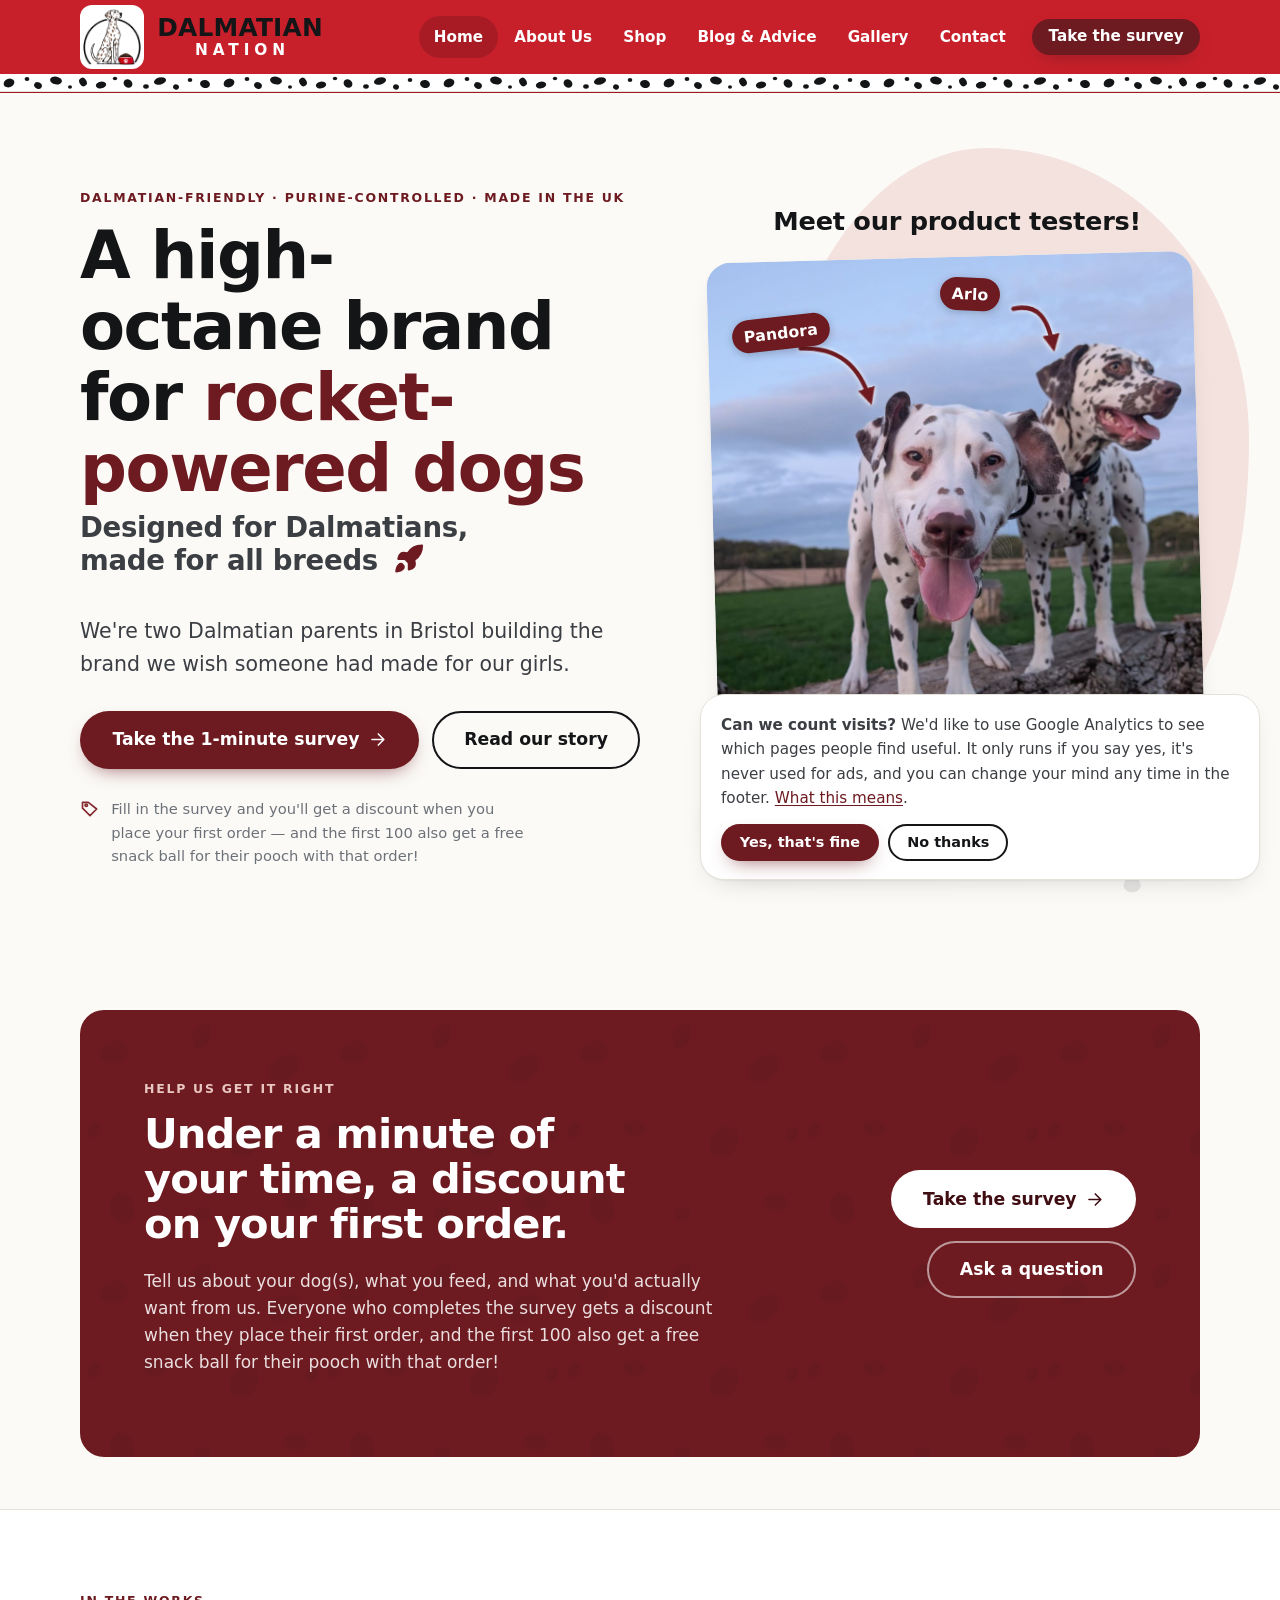
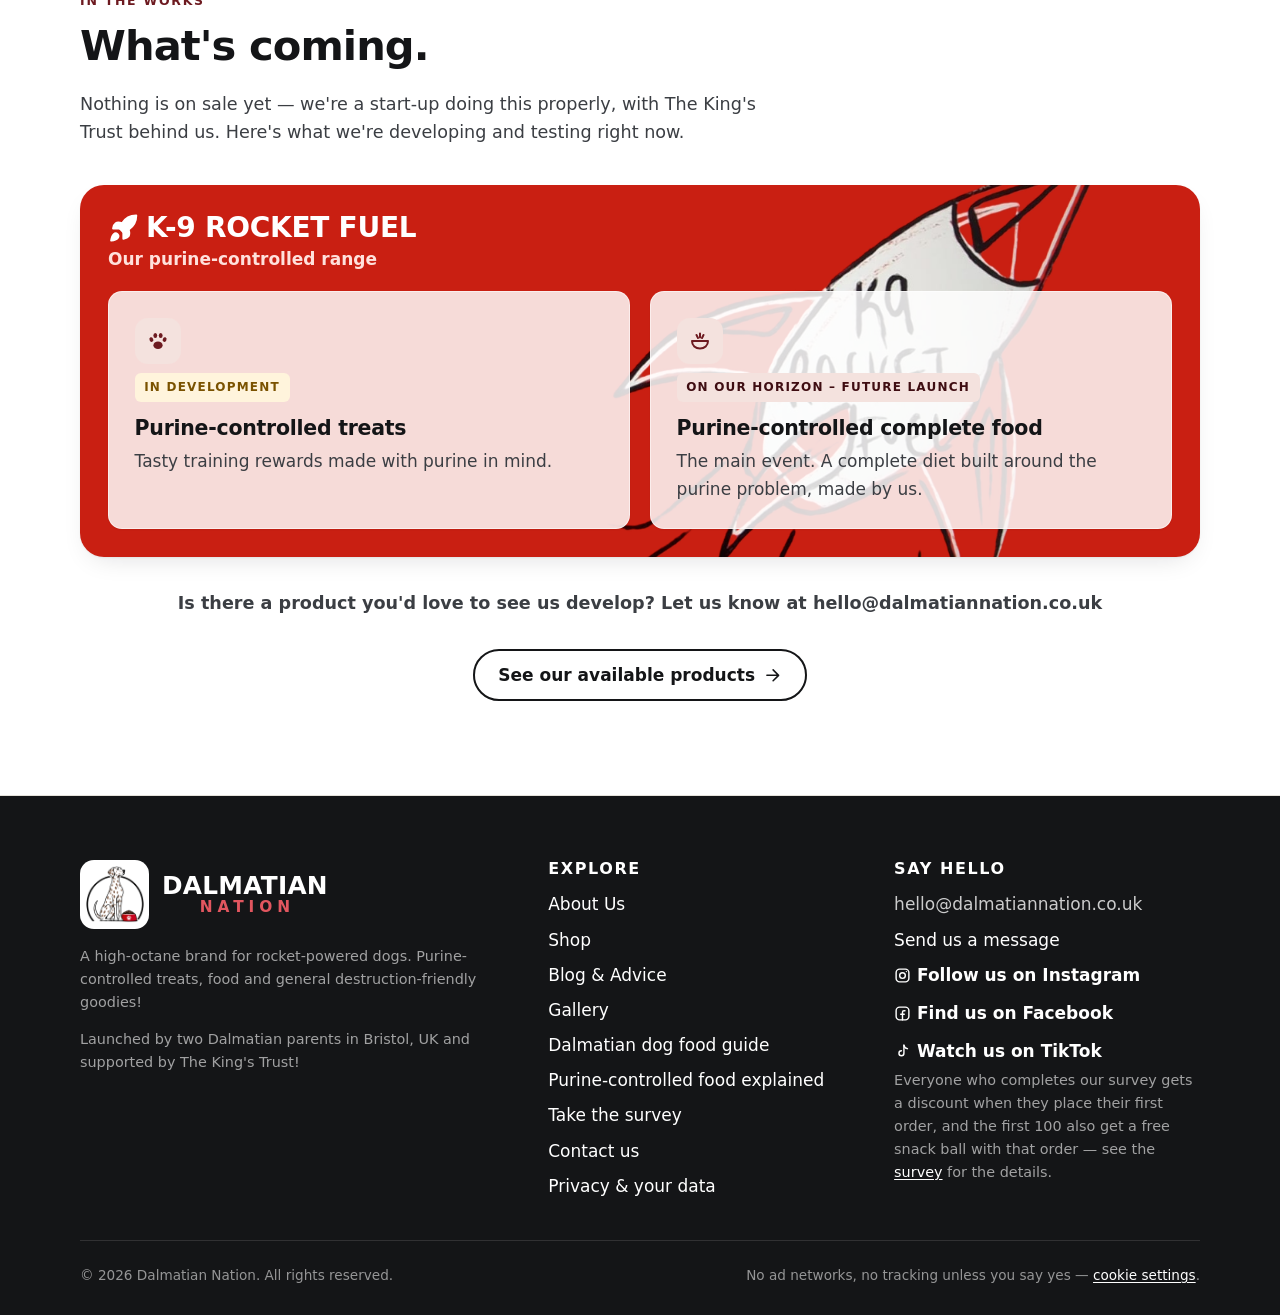
==== commit a8eff239: "Tidy-up: gallery layout, home footer gap, survey field alignment, About heading size, phone tweaks C" ====
--- a/index.html
+++ b/index.html
@@ -29,10 +29,10 @@
 <link rel="icon" href="/assets/img/favicon.png" type="image/png" sizes="512x512">
 <link rel="apple-touch-icon" href="/assets/img/apple-touch-icon.png">
 <link rel="preload" as="image" href="/assets/img/photos/hero.jpg?v=95f3ed8e" fetchpriority="high">
-<link rel="stylesheet" href="/assets/css/site.css?v=51660b09">
+<link rel="stylesheet" href="/assets/css/site.css?v=076240c7">
 <script type="application/ld+json">{"@context":"https://schema.org","@graph":[{"@type":"Organization","@id":"https://dalmatiannation.co.uk/#organization","name":"Dalmatian Nation","url":"https://dalmatiannation.co.uk/","logo":"https://dalmatiannation.co.uk/assets/img/logo.png","image":"https://dalmatiannation.co.uk/assets/img/og.jpg","description":"Purine-controlled complete dog food designed for Dalmatians, made in the UK.","contactPoint":{"@type":"ContactPoint","contactType":"customer service","url":"https://dalmatiannation.co.uk/contact","availableLanguage":"en"},"address":{"@type":"PostalAddress","addressLocality":"Bristol","addressRegion":"England","addressCountry":"GB"},"areaServed":"GB","knowsAbout":["Dalmatian dog food","purine-controlled dog food","low purine diet for dogs","HUA Dalmatians","urate stones in dogs"],"foundingDate":"2026","sameAs":["https://www.instagram.com/dalmatiannationltd/","https://www.facebook.com/people/Dalmatian-Nation/61595199105336/","https://www.tiktok.com/@dalmatiannationltd"]},{"@type":"WebSite","@id":"https://dalmatiannation.co.uk/#website","name":"Dalmatian Nation","url":"https://dalmatiannation.co.uk/","publisher":{"@id":"https://dalmatiannation.co.uk/#organization"},"inLanguage":"en-GB"},{"@type":"WebPage","name":"Dalmatian Nation — purine-controlled complete dog food for Dalmatians, UK","description":"Purine-controlled complete dog food designed for Dalmatians and dogs with urinary issues (HUA), made in the UK by two Dalmatian parents. Honest ingredients, no silent recipe changes. Take the survey for a discount on your first order.","url":"https://dalmatiannation.co.uk/","isPartOf":{"@id":"https://dalmatiannation.co.uk/#website"},"about":{"@id":"https://dalmatiannation.co.uk/#organization"},"primaryImageOfPage":"https://dalmatiannation.co.uk/assets/img/og.jpg","inLanguage":"en-GB"}]}</script>
 </head>
-<body class="">
+<body class="page-home">
 <a class="skip" href="#main">Skip to content</a>
 
 <header class="site-header">
--- a/assets/css/site.css
+++ b/assets/css/site.css
@@ -66,7 +66,7 @@
 .small { font-size: .9rem; }
 .wrap { width: min(var(--wrap), 100% - 2.5rem); margin-inline: auto; }
 .wrap-narrow { width: min(760px, 100% - 2.5rem); margin-inline: auto; }
-.eyebrow { display: inline-block; font-size: .78rem; font-weight: 700; letter-spacing: .14em; text-transform: uppercase; color: var(--accent-700); margin-bottom: .8rem; }
+.eyebrow { text-wrap: balance; display: inline-block; font-size: .78rem; font-weight: 700; letter-spacing: .14em; text-transform: uppercase; color: var(--accent-700); margin-bottom: .8rem; }
 .center { text-align: center; }
 .more-link { margin-top: 2rem; }
 .section-close { margin: 2rem 0 0; }
@@ -74,7 +74,8 @@
 .page-about-us main > section { padding-block: clamp(2.25rem, 4vw, 3.5rem); }
 .page-about-us .page-head .lede { margin-bottom: 0; }
 .page-about-us .split { align-items: start; }
-.page-about-us .site-footer { margin-top: 0; }
+.page-about-us .site-footer, .page-home .site-footer { margin-top: 0; }
+.page-about-us #what h2 { font-size: clamp(1.55rem, 2.6vw, 2.05rem); }
 /* Gallery */
 .gallery { display: grid; gap: 1rem; grid-template-columns: repeat(auto-fill, minmax(220px, 1fr)); }
 .gallery-item { display: block; border-radius: var(--radius); overflow: hidden; box-shadow: var(--shadow-sm); background: var(--paper-2); }
@@ -88,12 +89,13 @@
 /* Gallery page: our photos and the community gallery side by side (stacked on phones) */
 .gallery-page { padding-top: 0; }
 .page-head.gallery-head { padding-bottom: .25rem; }
-.gallery-split { display: grid; gap: clamp(1.5rem, 3vw, 2.5rem); grid-template-columns: 1fr 1fr; align-items: start; }
+.gallery-split { display: grid; gap: clamp(1.5rem, 3vw, 2.5rem); grid-template-columns: 1fr; align-items: start; }
 .gallery-col { display: grid; gap: 1.25rem; align-content: start; background: #fff; border: 1px solid var(--line); border-radius: var(--radius-lg); padding: clamp(1.25rem, 3vw, 2rem); box-shadow: var(--shadow-sm); }
 .gallery-col .lede { margin: 0; }
 .gallery-col .callout { margin: 0; }
 .gallery-col-title { font-size: clamp(1.5rem, 2.6vw, 2.1rem); margin: 0; }
-.gallery-col .gallery { grid-template-columns: repeat(auto-fill, minmax(150px, 1fr)); }
+.gallery-col .gallery { grid-template-columns: repeat(auto-fill, minmax(128px, 1fr)); }
+.gallery-col:first-child .gallery { grid-template-columns: repeat(auto-fit, minmax(220px, 1fr)); }
 @media (max-width: 860px) { .gallery-split { grid-template-columns: 1fr; } }
 /* Blog & Advice */
 .blog-card { display: flex; flex-direction: column; }
@@ -325,7 +327,7 @@
 /* "K-9 Rocket Fuel" box: Lex's rocket (assets/img/k9-rocket.png, red cut out) flies behind see-through cards */
 .product-range { position: relative; overflow: hidden; background: #c91f12 url("../img/k9-rocket.png") no-repeat 84% 30% / auto 125%; border-radius: var(--radius-lg); padding: clamp(1.1rem, 3vw, 1.75rem); box-shadow: var(--shadow); }
 .product-range .product { background: rgba(255, 255, 255, .84); border-color: rgba(255, 255, 255, .55); }
-@media (max-width: 760px) { .product-range { background-size: 135% auto; background-position: 50% 62%; } }
+@media (max-width: 760px) { .product-range { background-size: 135% auto; background-position: 50% 62%; } .product-range .product { background: rgba(255, 255, 255, .92); } }
 .range-head { margin-bottom: 1.1rem; }
 .range-name { display: flex; align-items: center; gap: .45rem; margin: 0; font-size: clamp(1.35rem, 2.6vw, 1.75rem); font-weight: 900; letter-spacing: -.01em; color: #fff; text-transform: uppercase; }
 .range-rocket { width: 1.1em; height: 1.1em; fill: currentColor; stroke-width: 1.6; flex: none; }
@@ -359,7 +361,7 @@
 .form { display: grid; gap: 1.25rem; }
 .form-grid { display: grid; gap: 1.25rem; grid-template-columns: 1fr 1fr; }
 @media (max-width: 640px) { .form-grid { grid-template-columns: 1fr; } }
-.field { display: grid; gap: .4rem; }
+.field { display: grid; gap: .4rem; align-content: start; }
 .field > label, .field > .label { font-weight: 700; font-size: .98rem; }
 .field .req { color: var(--danger); font-weight: 700; margin-left: .15rem; }
 .field .help { font-size: .9rem; color: var(--muted); margin: 0; }
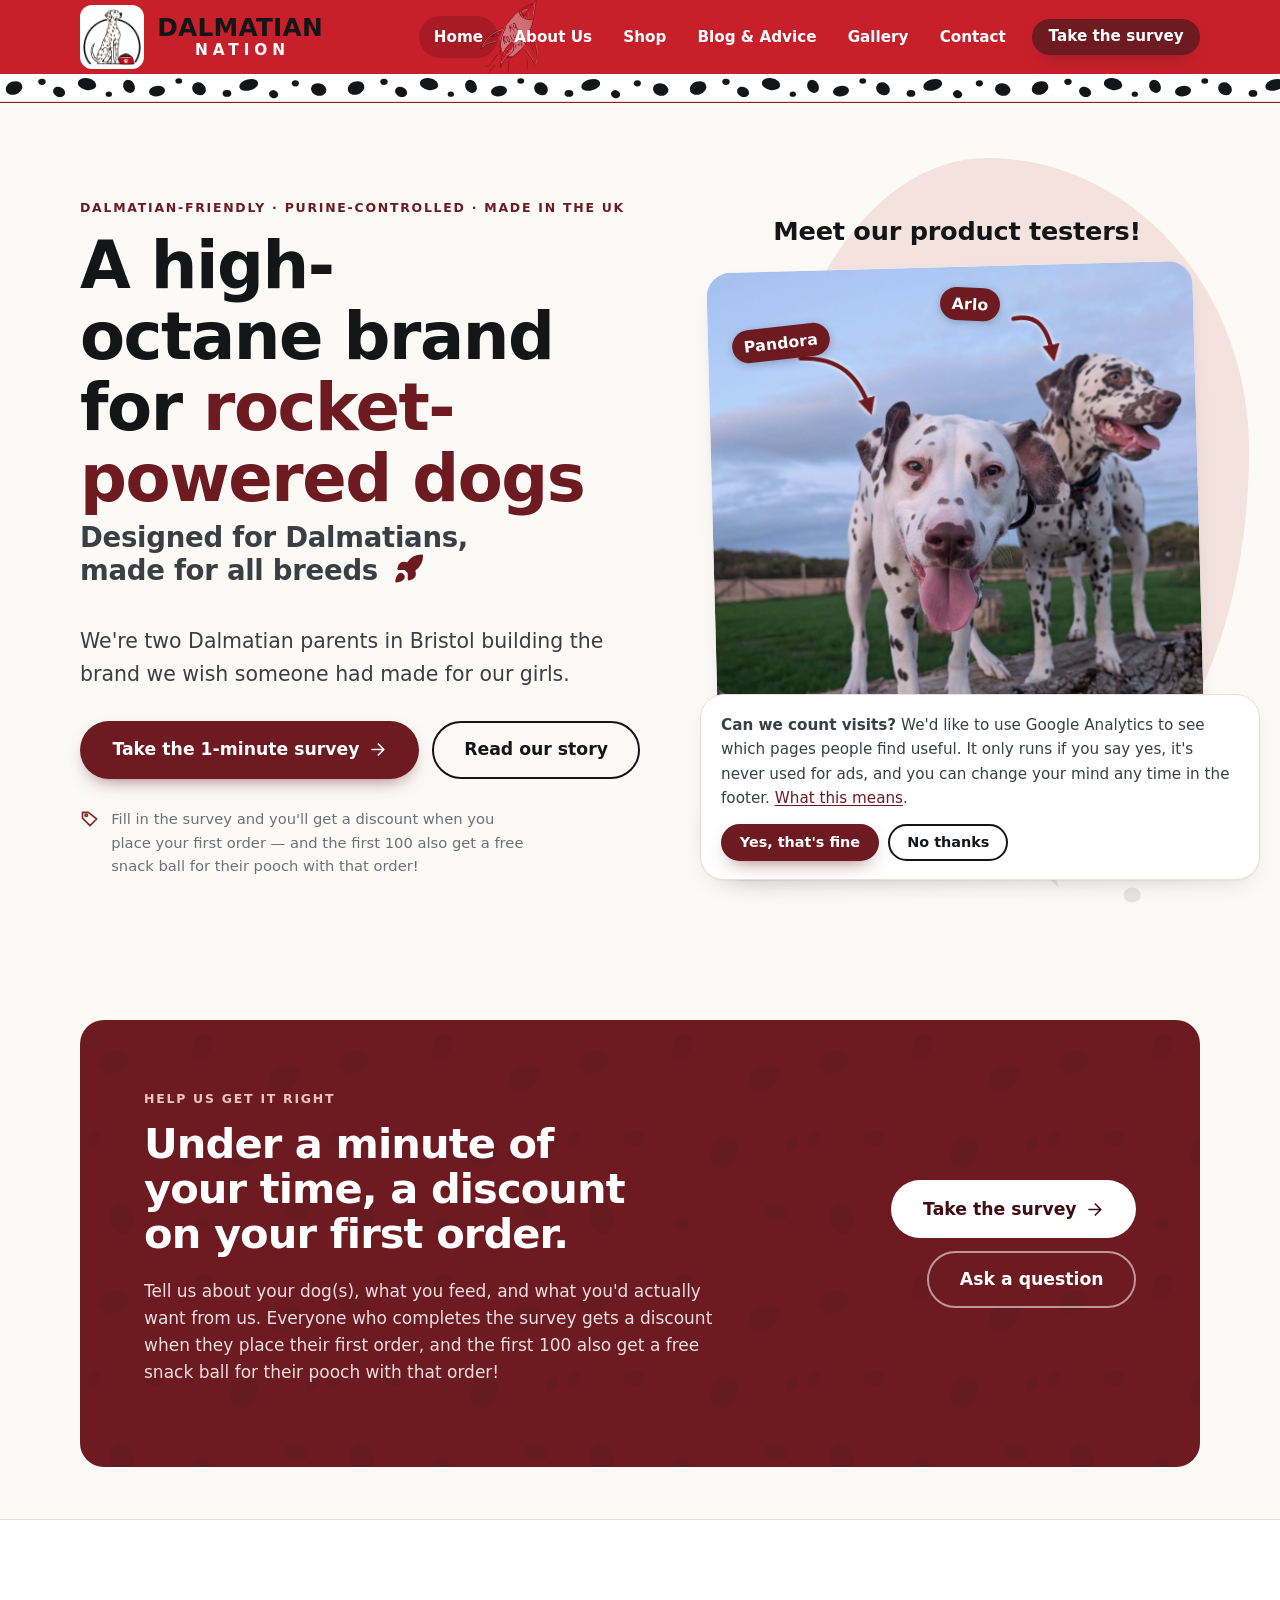
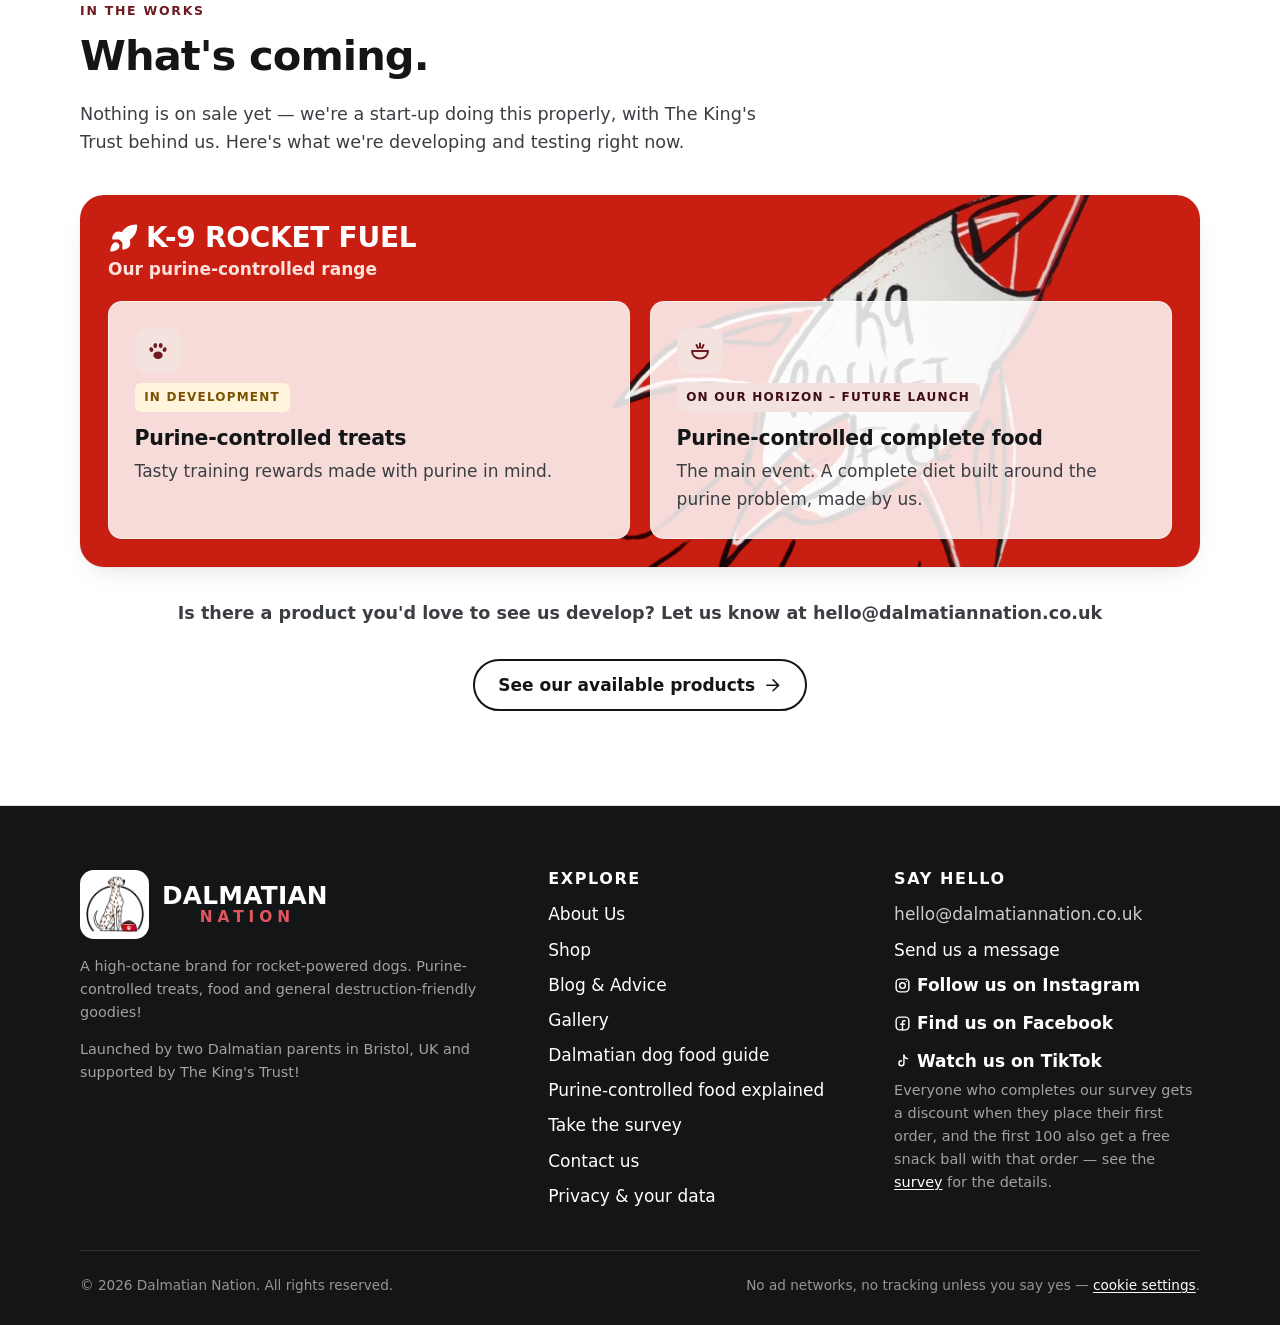
==== commit 9539a880: "Header: Lex's rocket at 60 degrees behind Home, thicker spotty strip Co-Authored-By: Claude Opus 5.5" ====
--- a/index.html
+++ b/index.html
@@ -29,7 +29,7 @@
 <link rel="icon" href="/assets/img/favicon.png" type="image/png" sizes="512x512">
 <link rel="apple-touch-icon" href="/assets/img/apple-touch-icon.png">
 <link rel="preload" as="image" href="/assets/img/photos/hero.jpg?v=95f3ed8e" fetchpriority="high">
-<link rel="stylesheet" href="/assets/css/site.css?v=076240c7">
+<link rel="stylesheet" href="/assets/css/site.css?v=759badc8">
 <script type="application/ld+json">{"@context":"https://schema.org","@graph":[{"@type":"Organization","@id":"https://dalmatiannation.co.uk/#organization","name":"Dalmatian Nation","url":"https://dalmatiannation.co.uk/","logo":"https://dalmatiannation.co.uk/assets/img/logo.png","image":"https://dalmatiannation.co.uk/assets/img/og.jpg","description":"Purine-controlled complete dog food designed for Dalmatians, made in the UK.","contactPoint":{"@type":"ContactPoint","contactType":"customer service","url":"https://dalmatiannation.co.uk/contact","availableLanguage":"en"},"address":{"@type":"PostalAddress","addressLocality":"Bristol","addressRegion":"England","addressCountry":"GB"},"areaServed":"GB","knowsAbout":["Dalmatian dog food","purine-controlled dog food","low purine diet for dogs","HUA Dalmatians","urate stones in dogs"],"foundingDate":"2026","sameAs":["https://www.instagram.com/dalmatiannationltd/","https://www.facebook.com/people/Dalmatian-Nation/61595199105336/","https://www.tiktok.com/@dalmatiannationltd"]},{"@type":"WebSite","@id":"https://dalmatiannation.co.uk/#website","name":"Dalmatian Nation","url":"https://dalmatiannation.co.uk/","publisher":{"@id":"https://dalmatiannation.co.uk/#organization"},"inLanguage":"en-GB"},{"@type":"WebPage","name":"Dalmatian Nation — purine-controlled complete dog food for Dalmatians, UK","description":"Purine-controlled complete dog food designed for Dalmatians and dogs with urinary issues (HUA), made in the UK by two Dalmatian parents. Honest ingredients, no silent recipe changes. Take the survey for a discount on your first order.","url":"https://dalmatiannation.co.uk/","isPartOf":{"@id":"https://dalmatiannation.co.uk/#website"},"about":{"@id":"https://dalmatiannation.co.uk/#organization"},"primaryImageOfPage":"https://dalmatiannation.co.uk/assets/img/og.jpg","inLanguage":"en-GB"}]}</script>
 </head>
 <body class="page-home">
--- a/assets/css/site.css
+++ b/assets/css/site.css
@@ -162,8 +162,15 @@
   background: var(--rocket-red);
   border-bottom: 1px solid #9e1922;
 }
+/* Lex's K-9 Rocket Fuel rocket at 60°, faint, tucked slightly behind the "Home" button (placed from the menu's side,
+   so it stays tucked behind Home at every computer width; the menu is 681px wide) */
+.site-header .wrap { position: relative; isolation: isolate; }
+.site-header .wrap::before { content: ""; position: absolute; z-index: -1; right: 662px; top: 0; width: 58px; height: 75px; background: url("../img/k9-rocket-flying.png") no-repeat center / contain; opacity: .42; pointer-events: none; }
+/* phones / small tablets: partly behind the right-hand end of the DALMATIAN NATION wording */
+@media (max-width: 840px) { .site-header .wrap::before { right: auto; left: 205px; top: 2px; width: 54px; height: 70px; opacity: .34; } }
+@media (max-width: 720px) { .site-header .wrap::before { left: 168px; top: 0; width: 48px; height: 62px; } }
 /* thin strip of Dalmatian spots under the red bar */
-.site-header::after { content: ""; display: block; height: 18px; background: #fff url("../img/spot-strip.svg") 0 50% / 220px 18px repeat-x; border-bottom: 1px solid var(--line); }
+.site-header::after { content: ""; display: block; height: 28px; background: #fff url("../img/spot-strip.svg") 0 50% / 342px 28px repeat-x; border-bottom: 1px solid var(--line); }
 .site-header .wrap { display: flex; align-items: center; justify-content: space-between; gap: 1rem; min-height: 74px; }
 .nav { display: flex; align-items: center; gap: .15rem; }
 .nav a { padding: .55rem .9rem; border-radius: 999px; text-decoration: none; color: #fff; font-weight: 600; font-size: .95rem; }
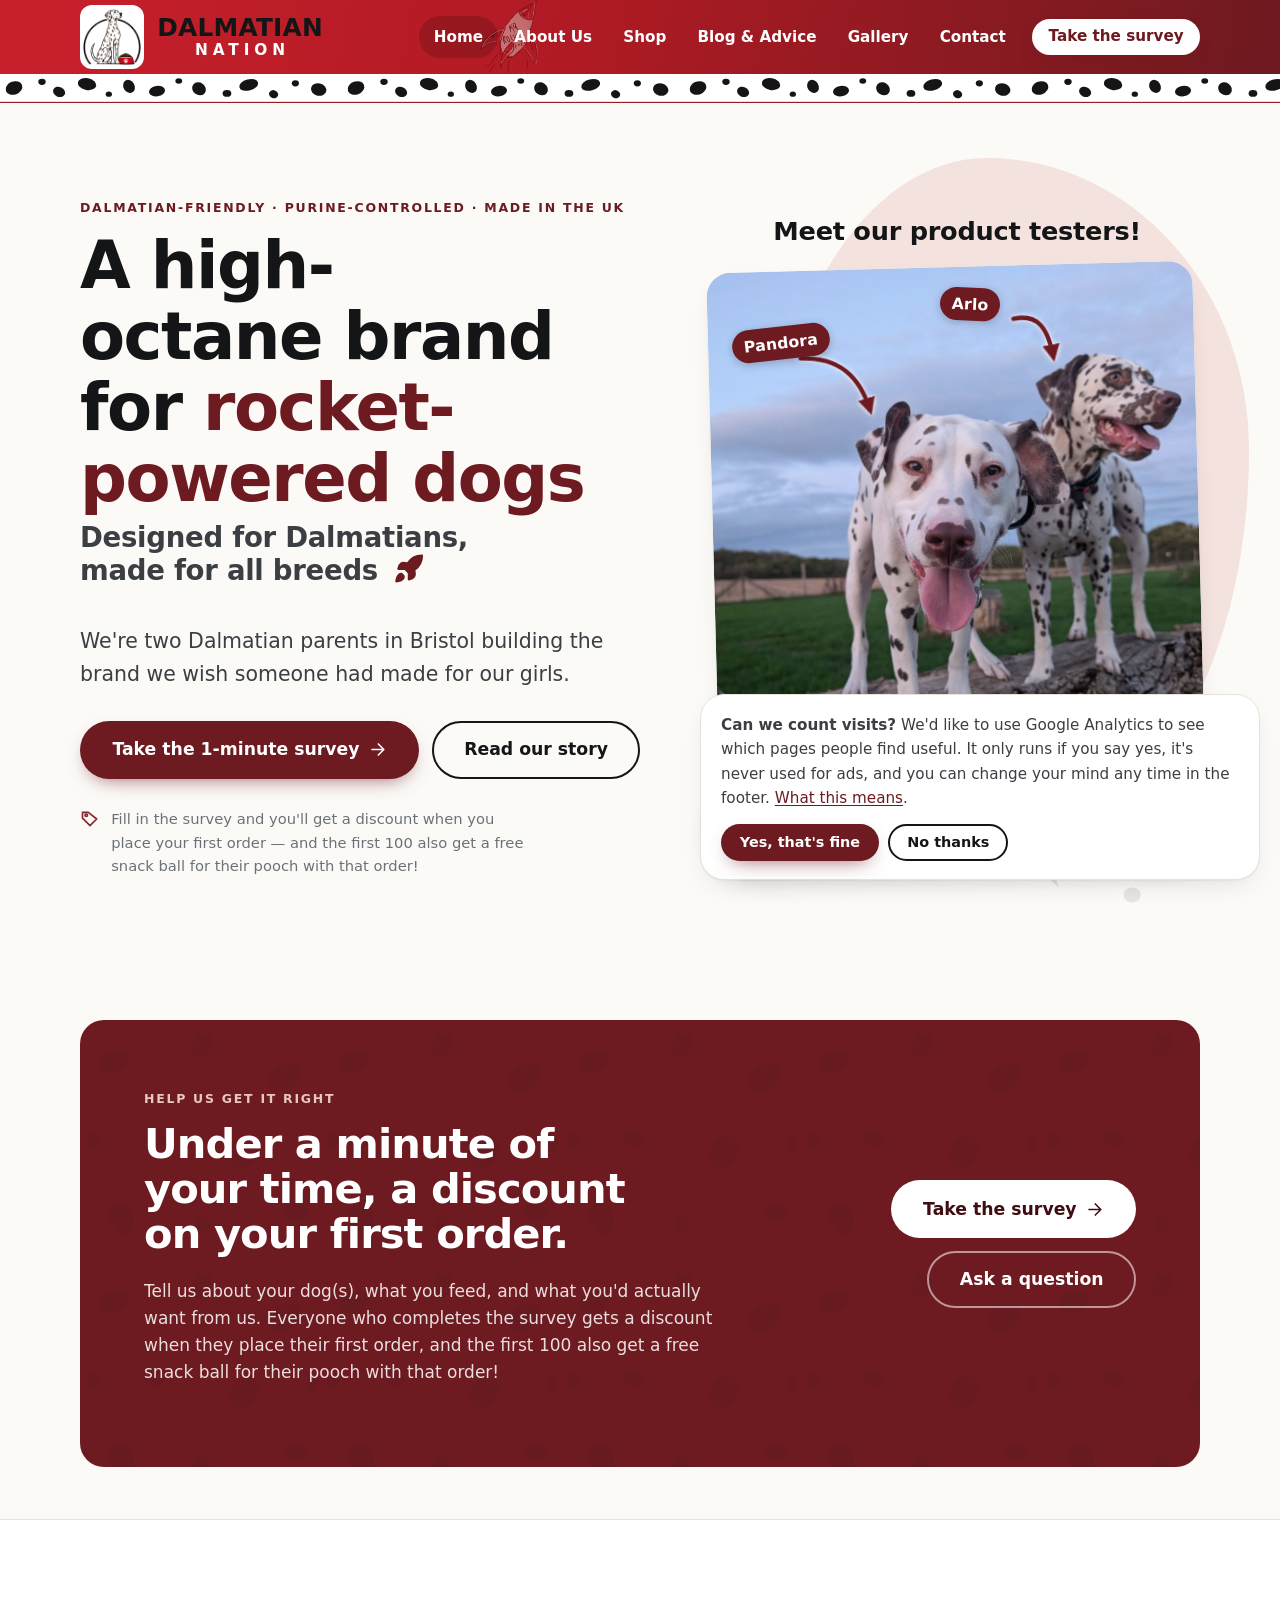
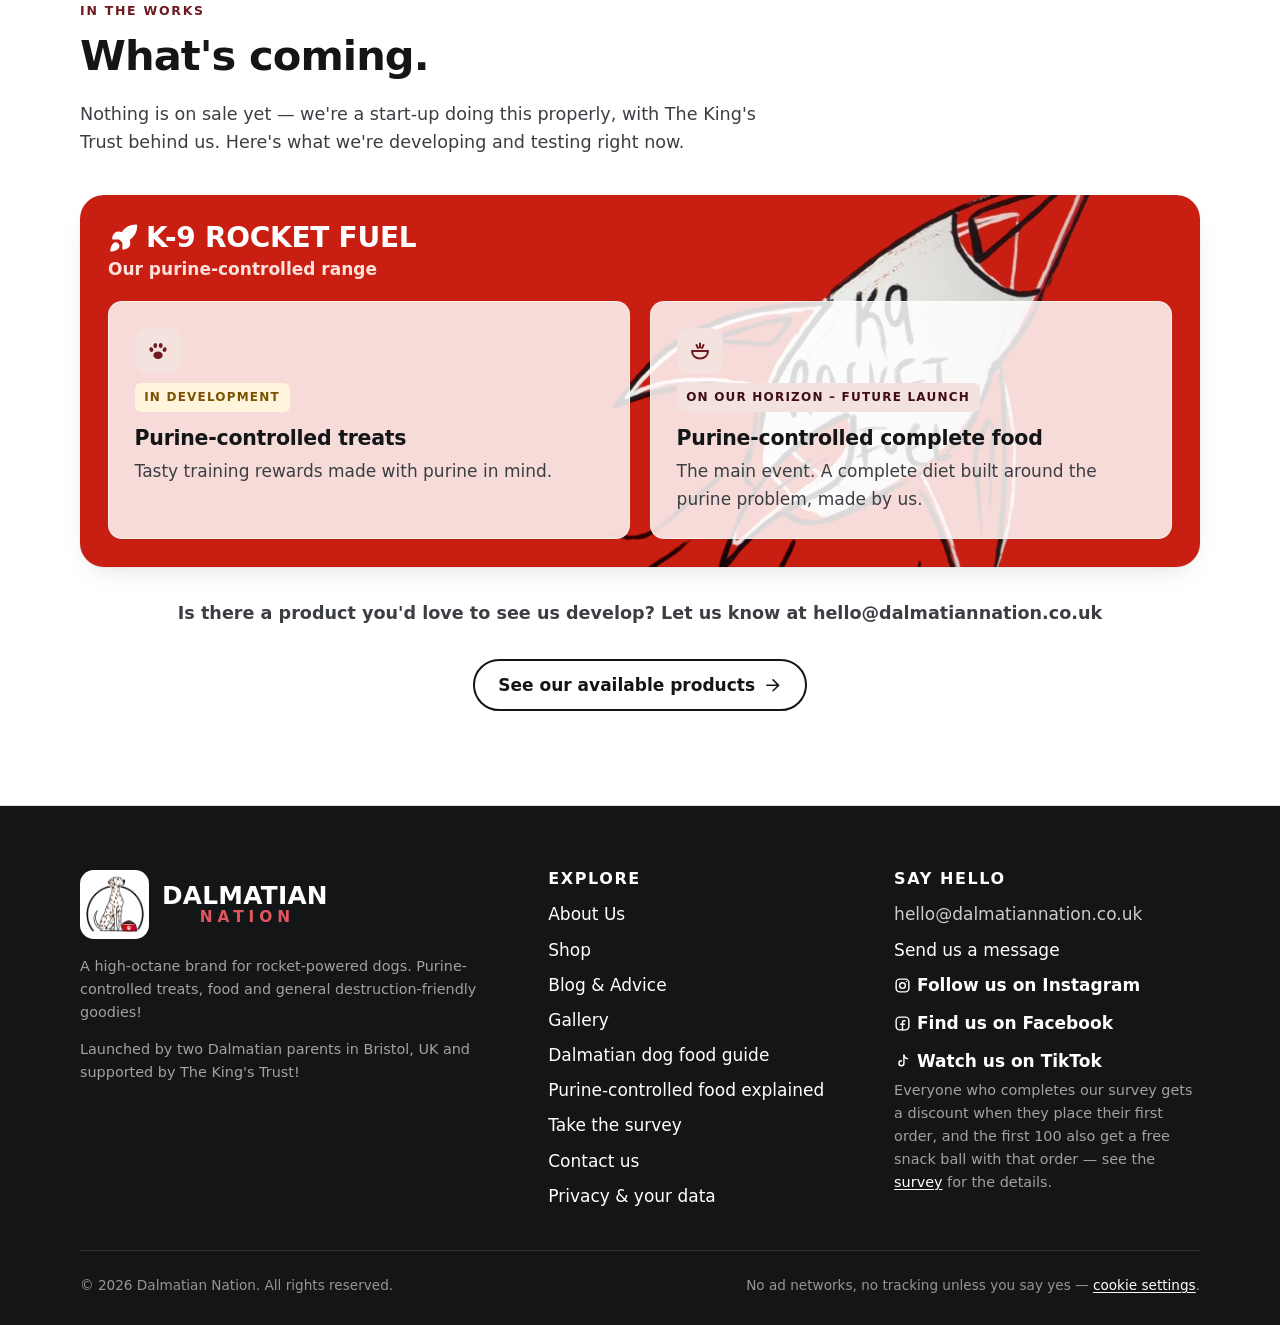
==== commit e6932354: "Gradient header, white survey button, Archie in the gallery, 5-per-row community grid Co-Authored-By" ====
--- a/index.html
+++ b/index.html
@@ -29,7 +29,7 @@
 <link rel="icon" href="/assets/img/favicon.png" type="image/png" sizes="512x512">
 <link rel="apple-touch-icon" href="/assets/img/apple-touch-icon.png">
 <link rel="preload" as="image" href="/assets/img/photos/hero.jpg?v=95f3ed8e" fetchpriority="high">
-<link rel="stylesheet" href="/assets/css/site.css?v=759badc8">
+<link rel="stylesheet" href="/assets/css/site.css?v=6e52f9ec">
 <script type="application/ld+json">{"@context":"https://schema.org","@graph":[{"@type":"Organization","@id":"https://dalmatiannation.co.uk/#organization","name":"Dalmatian Nation","url":"https://dalmatiannation.co.uk/","logo":"https://dalmatiannation.co.uk/assets/img/logo.png","image":"https://dalmatiannation.co.uk/assets/img/og.jpg","description":"Purine-controlled complete dog food designed for Dalmatians, made in the UK.","contactPoint":{"@type":"ContactPoint","contactType":"customer service","url":"https://dalmatiannation.co.uk/contact","availableLanguage":"en"},"address":{"@type":"PostalAddress","addressLocality":"Bristol","addressRegion":"England","addressCountry":"GB"},"areaServed":"GB","knowsAbout":["Dalmatian dog food","purine-controlled dog food","low purine diet for dogs","HUA Dalmatians","urate stones in dogs"],"foundingDate":"2026","sameAs":["https://www.instagram.com/dalmatiannationltd/","https://www.facebook.com/people/Dalmatian-Nation/61595199105336/","https://www.tiktok.com/@dalmatiannationltd"]},{"@type":"WebSite","@id":"https://dalmatiannation.co.uk/#website","name":"Dalmatian Nation","url":"https://dalmatiannation.co.uk/","publisher":{"@id":"https://dalmatiannation.co.uk/#organization"},"inLanguage":"en-GB"},{"@type":"WebPage","name":"Dalmatian Nation — purine-controlled complete dog food for Dalmatians, UK","description":"Purine-controlled complete dog food designed for Dalmatians and dogs with urinary issues (HUA), made in the UK by two Dalmatian parents. Honest ingredients, no silent recipe changes. Take the survey for a discount on your first order.","url":"https://dalmatiannation.co.uk/","isPartOf":{"@id":"https://dalmatiannation.co.uk/#website"},"about":{"@id":"https://dalmatiannation.co.uk/#organization"},"primaryImageOfPage":"https://dalmatiannation.co.uk/assets/img/og.jpg","inLanguage":"en-GB"}]}</script>
 </head>
 <body class="page-home">
--- a/assets/css/site.css
+++ b/assets/css/site.css
@@ -96,6 +96,8 @@
 .gallery-col-title { font-size: clamp(1.5rem, 2.6vw, 2.1rem); margin: 0; }
 .gallery-col .gallery { grid-template-columns: repeat(auto-fill, minmax(128px, 1fr)); }
 .gallery-col:first-child .gallery { grid-template-columns: repeat(auto-fit, minmax(220px, 1fr)); }
+#community .gallery { grid-template-columns: repeat(5, 1fr); }
+@media (max-width: 640px) { #community .gallery { grid-template-columns: repeat(3, 1fr); gap: .6rem; } #community .gallery-name { font-size: .78rem; left: .35rem; bottom: .35rem; padding: .18rem .5rem; } }
 @media (max-width: 860px) { .gallery-split { grid-template-columns: 1fr; } }
 /* Blog & Advice */
 .blog-card { display: flex; flex-direction: column; }
@@ -159,7 +161,7 @@
    -------------------------------------------------------------------------- */
 .site-header {
   position: sticky; top: 0; z-index: 50;
-  background: var(--rocket-red);
+  background: linear-gradient(100deg, var(--rocket-red) 0%, #b01a24 45%, var(--accent-700) 100%);   /* retro red → dark oxblood */
   border-bottom: 1px solid #9e1922;
 }
 /* Lex's K-9 Rocket Fuel rocket at 60°, faint, tucked slightly behind the "Home" button (placed from the menu's side,
@@ -176,8 +178,8 @@
 .nav a { padding: .55rem .9rem; border-radius: 999px; text-decoration: none; color: #fff; font-weight: 600; font-size: .95rem; }
 .nav a:hover { background: rgba(255, 255, 255, .16); color: #fff; }
 .nav a.is-active { color: #fff; background: rgba(0, 0, 0, .16); }
-.nav a.btn-primary { margin-left: .6rem; color: #fff; font-weight: 700; }
-.nav a.btn-primary:hover { background: var(--accent-900); color: #fff; }
+.nav a.btn-primary { margin-left: .6rem; color: var(--accent-700); background: #fff; font-weight: 800; }
+.nav a.btn-primary:hover { background: var(--accent-50); color: var(--accent-900); }
 .nav-toggle {
   display: none; align-items: center; gap: .5rem;
   background: none; border: 2px solid #fff; border-radius: 999px;
